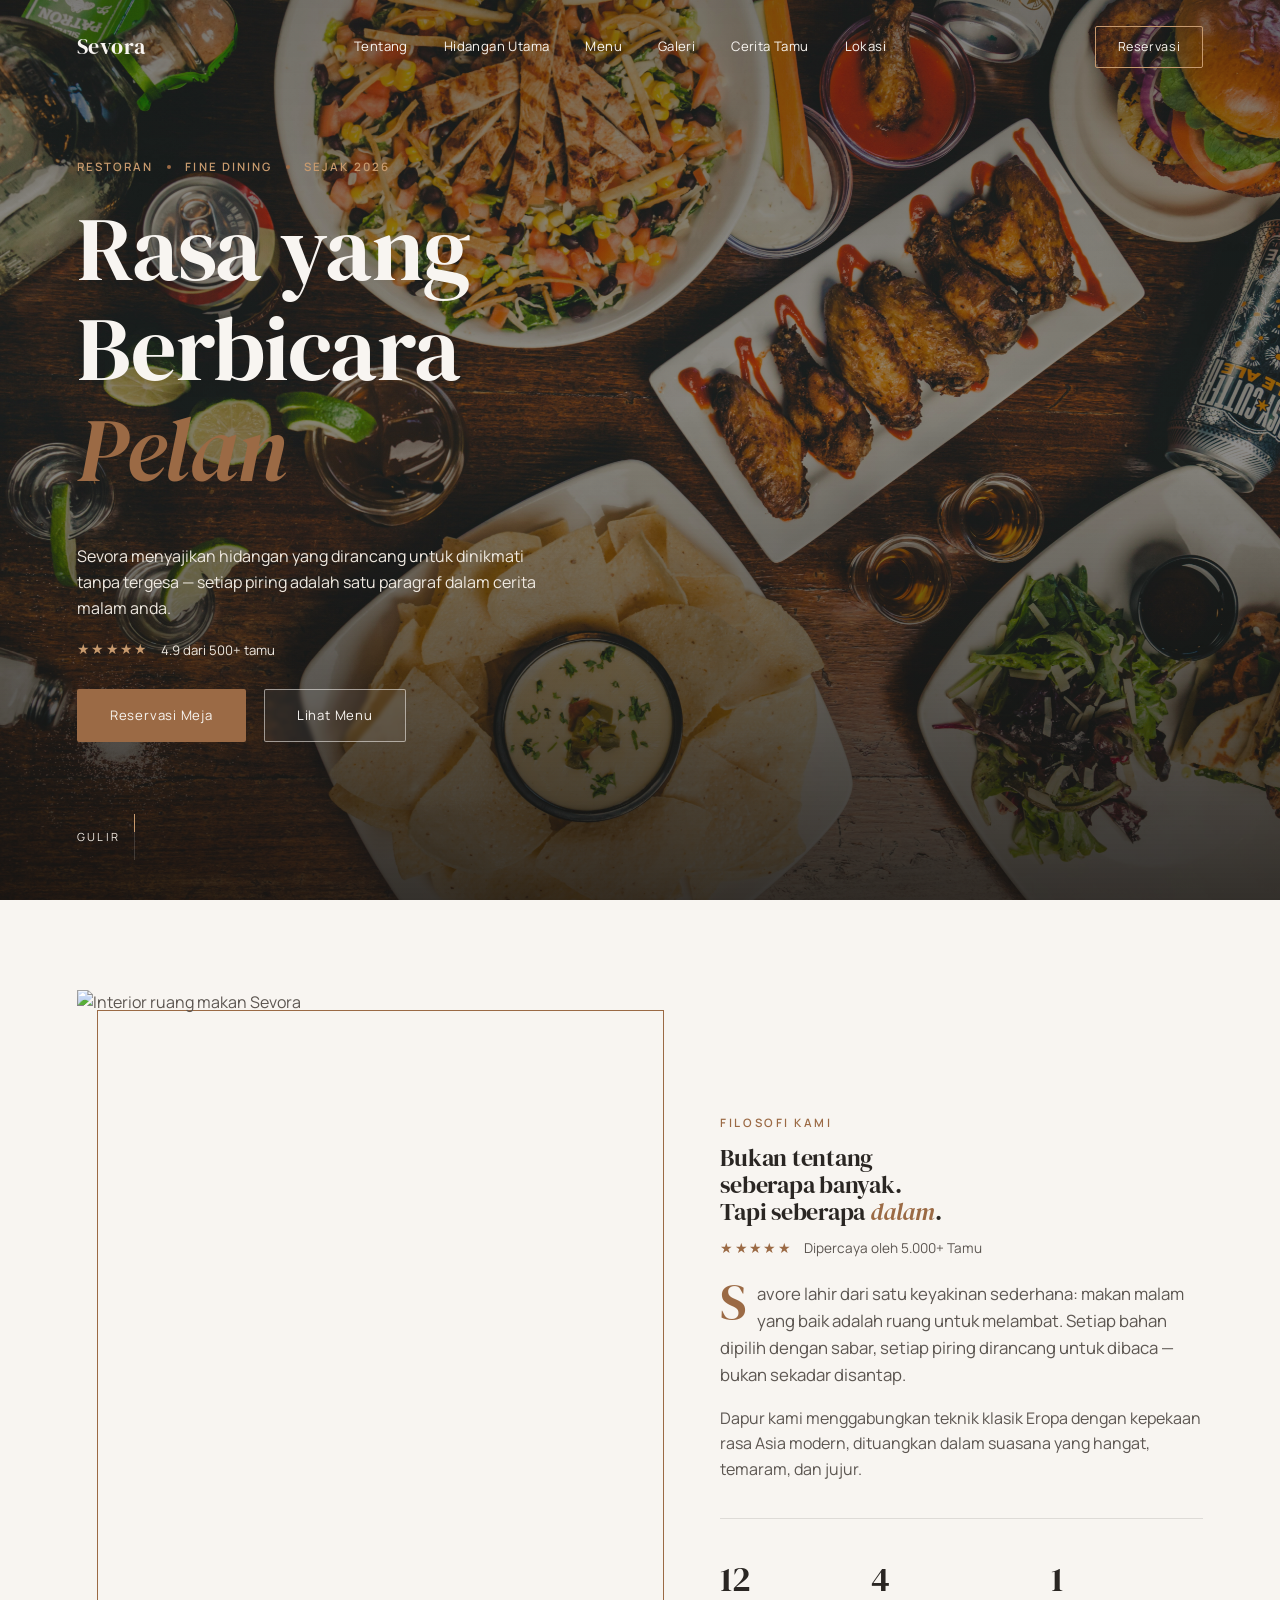
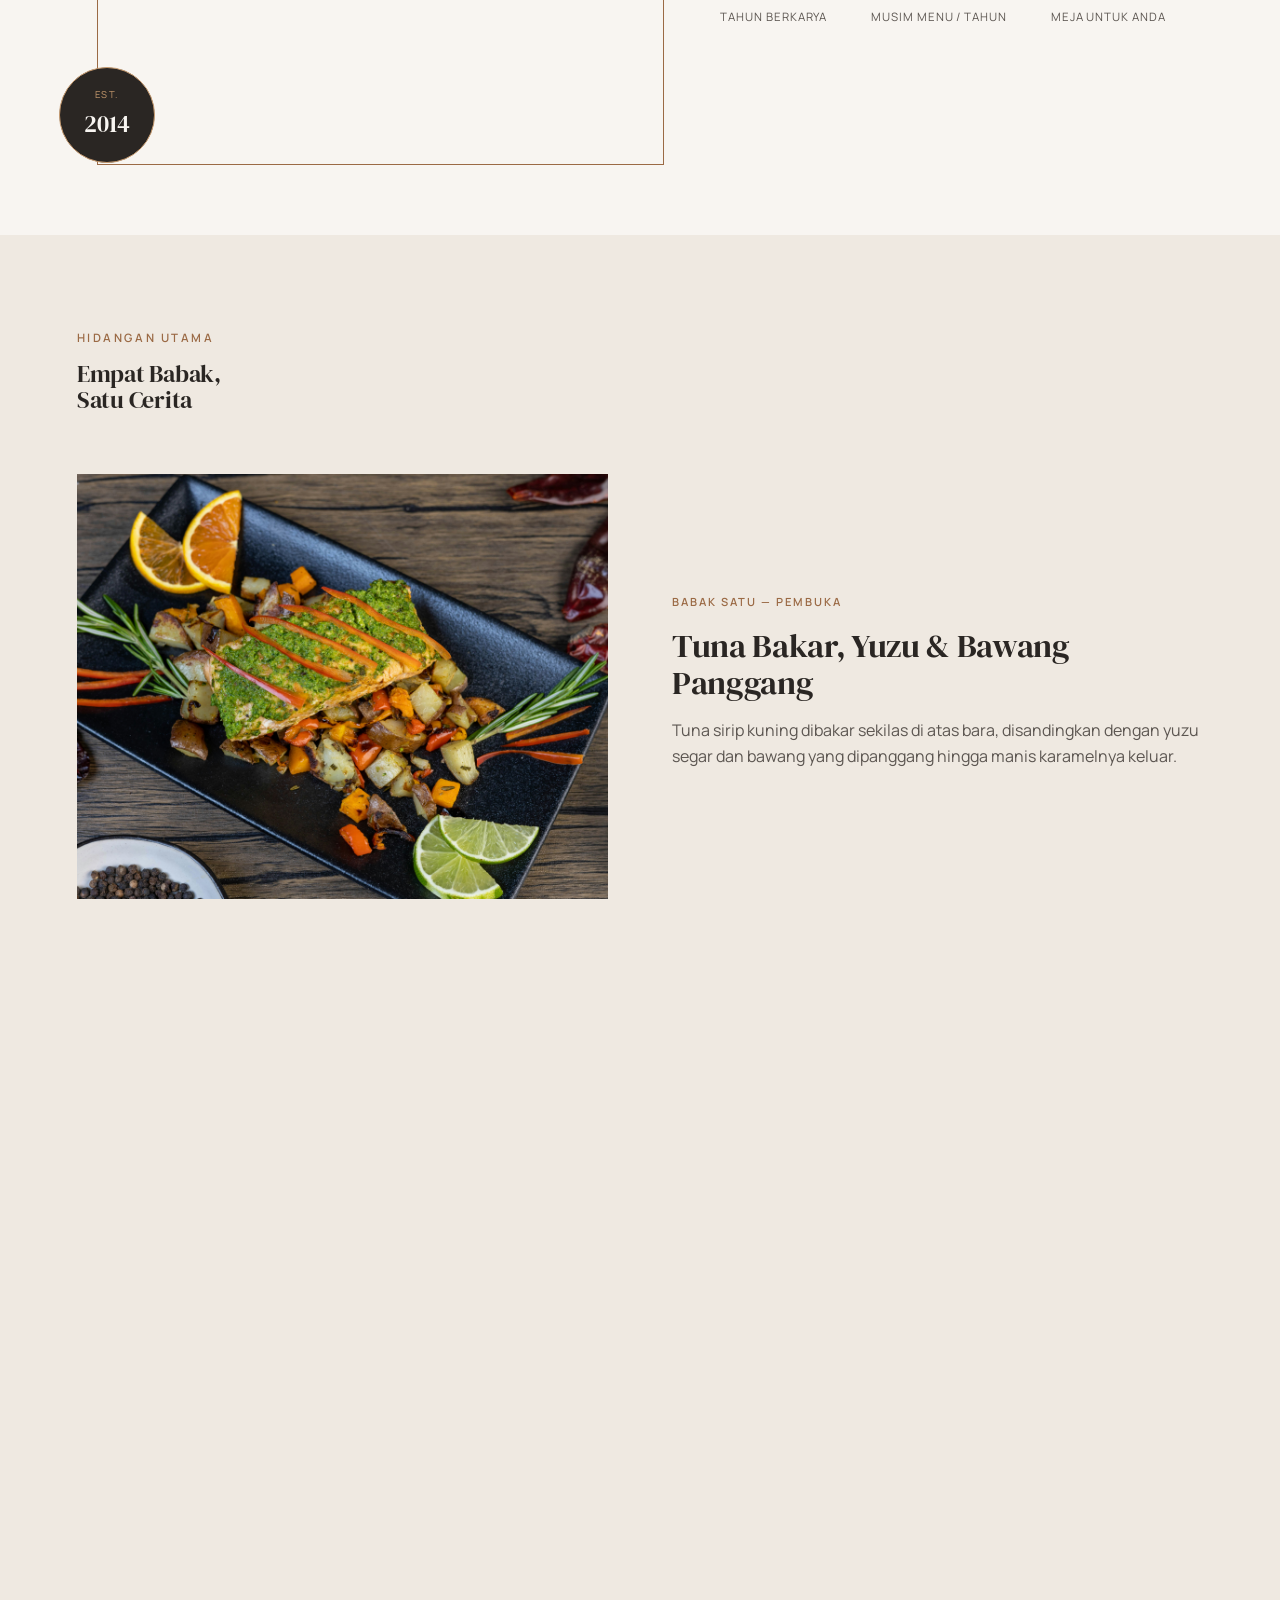
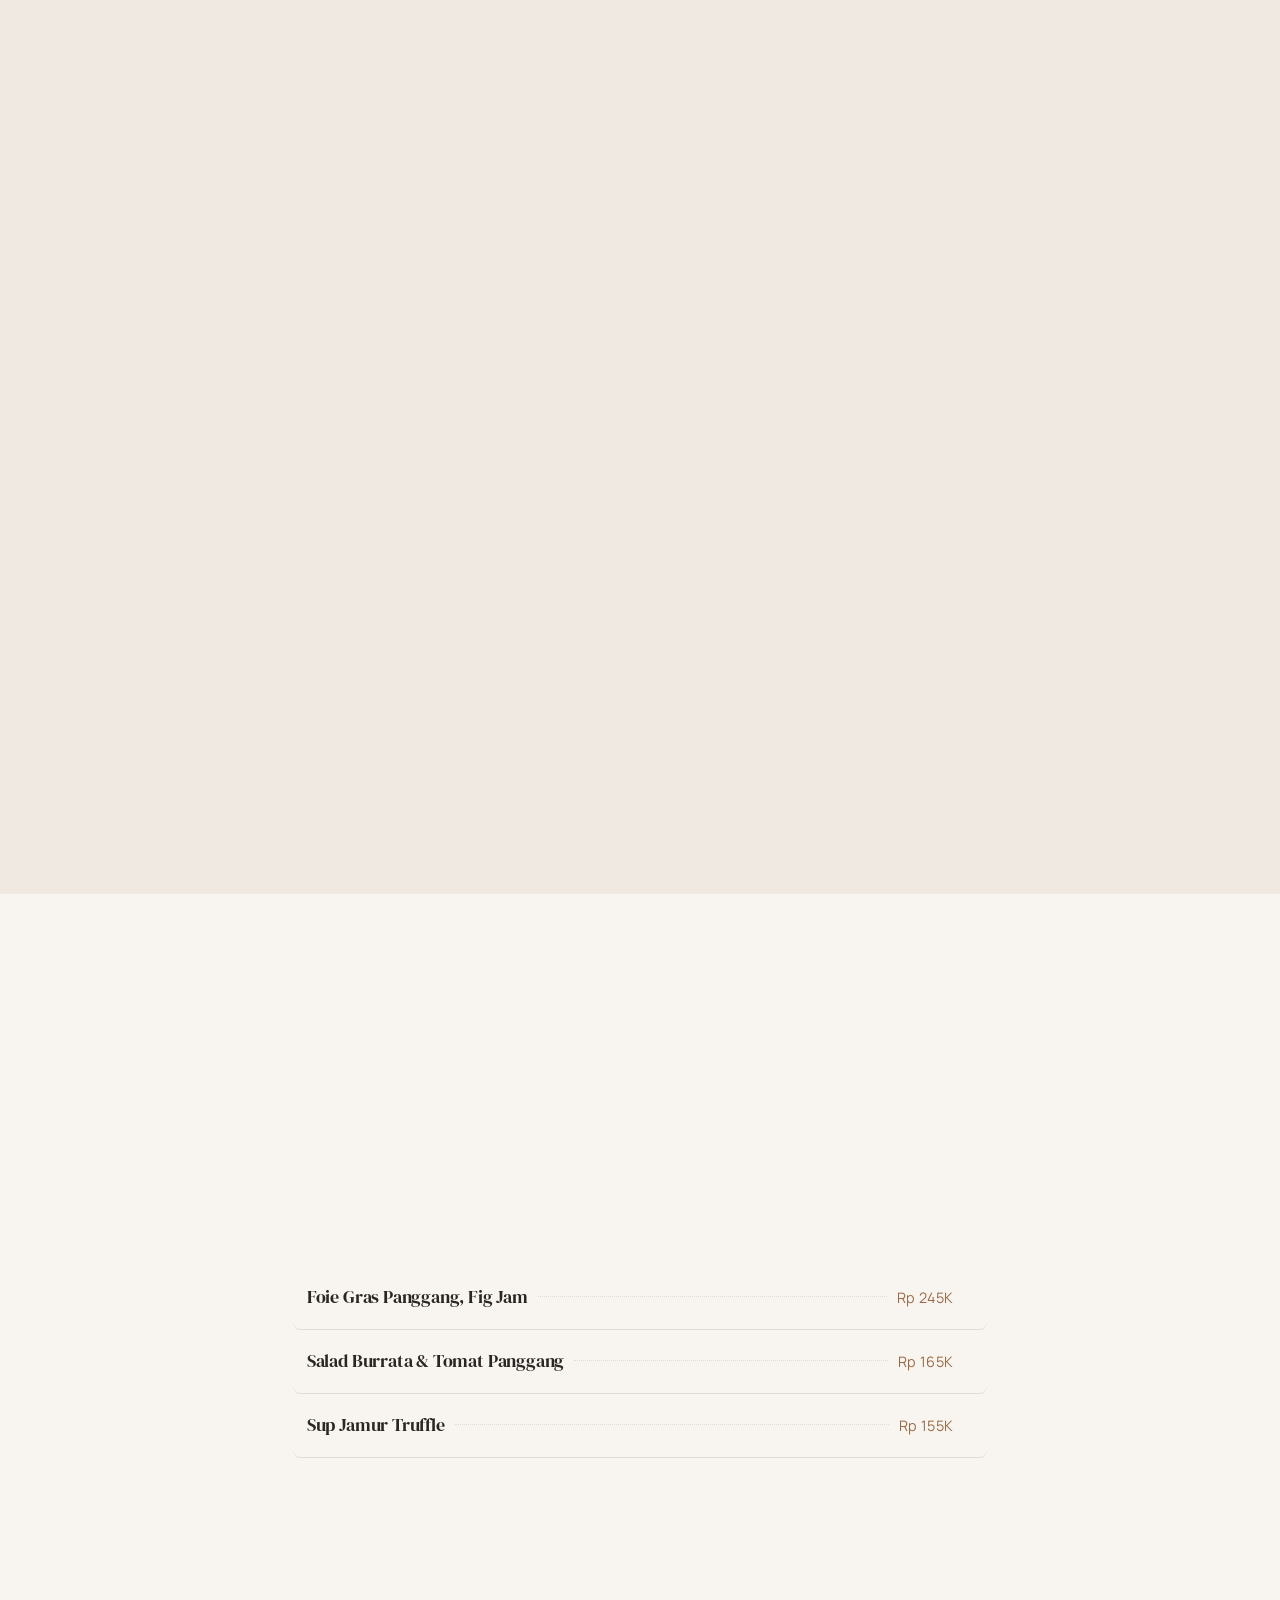
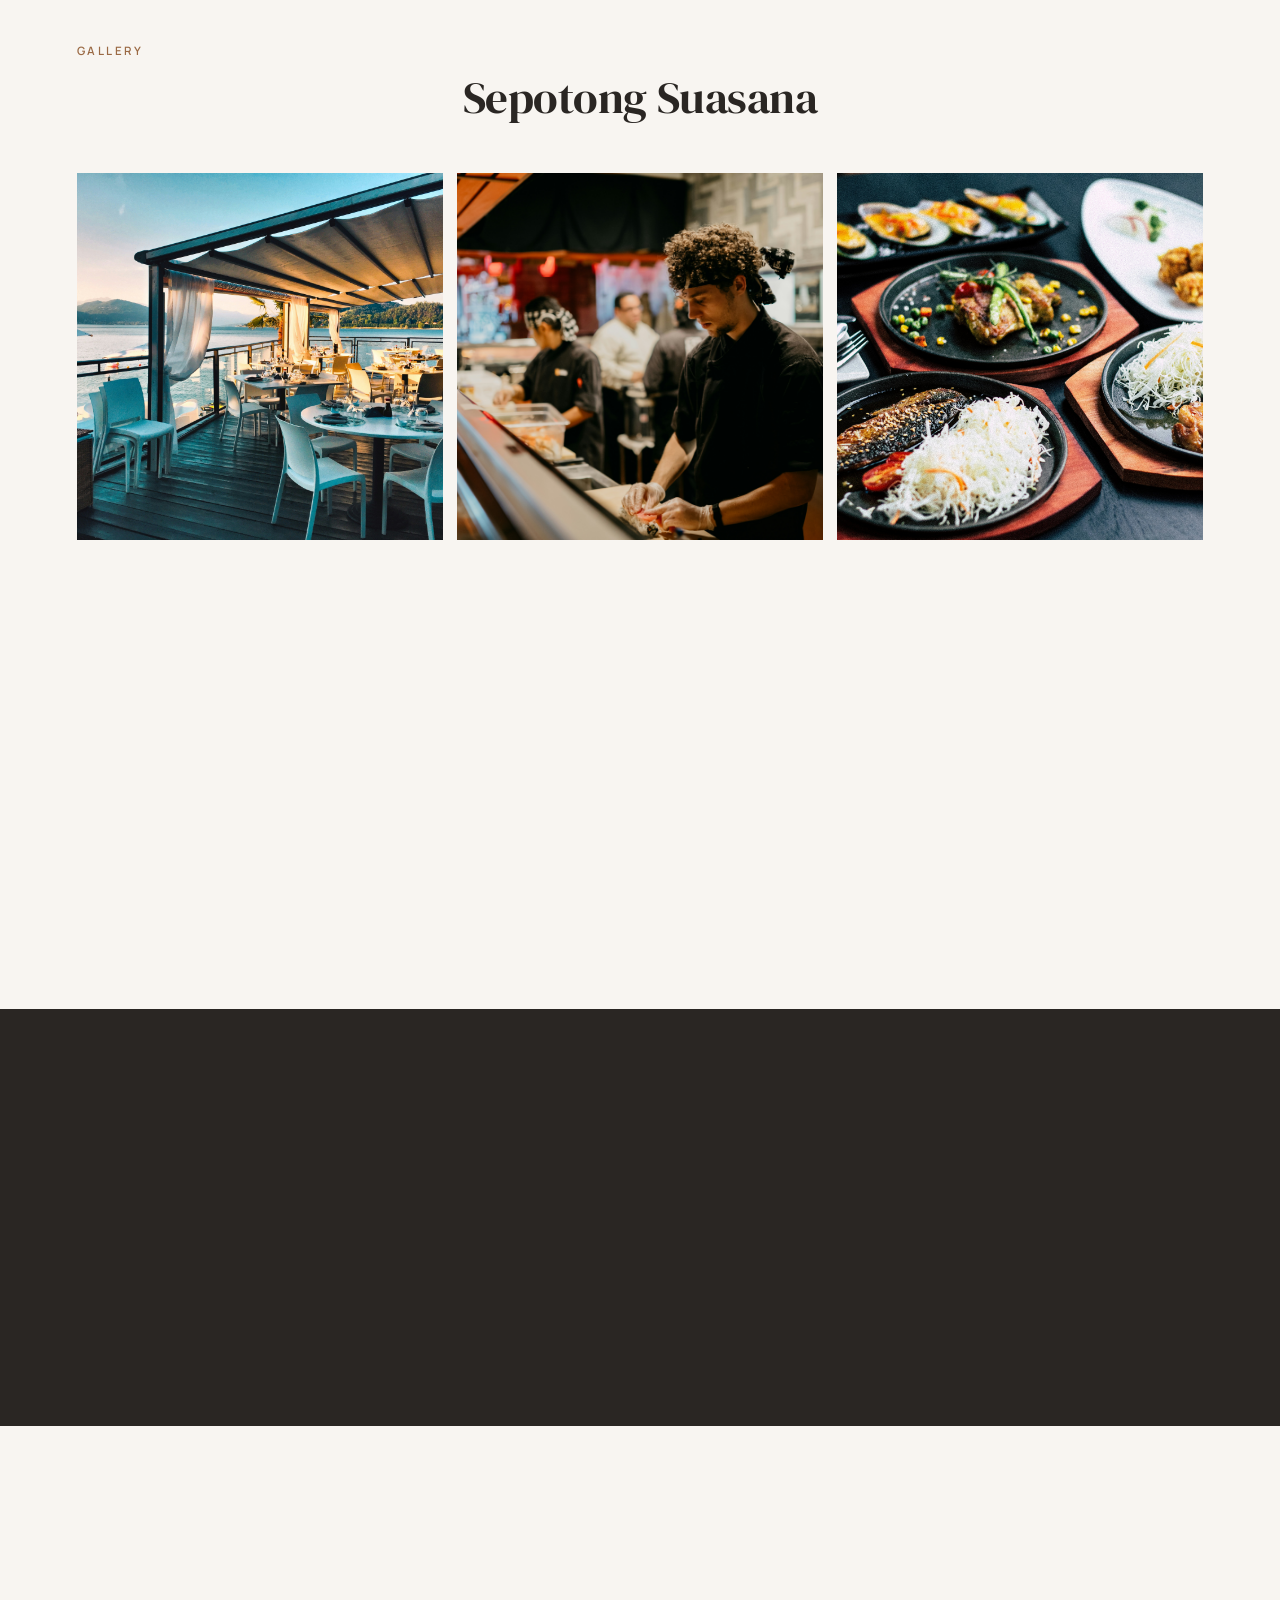
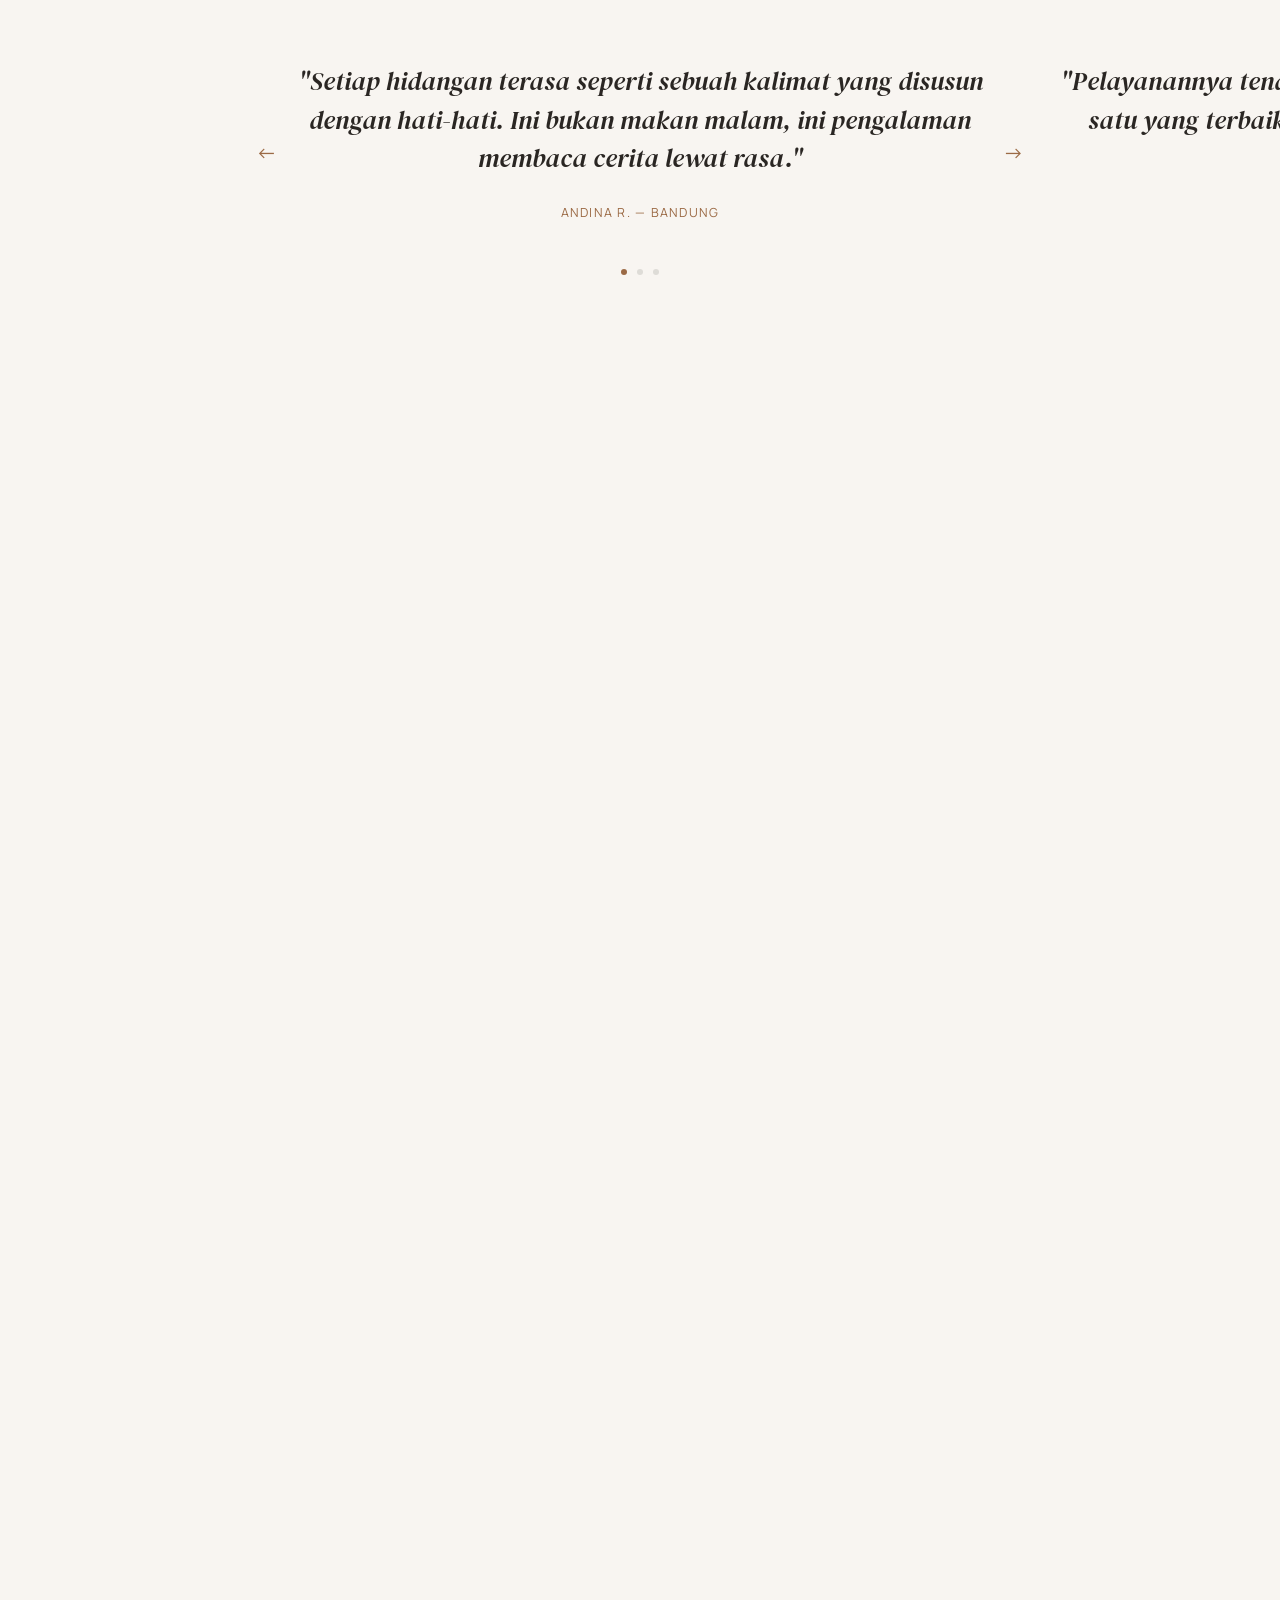
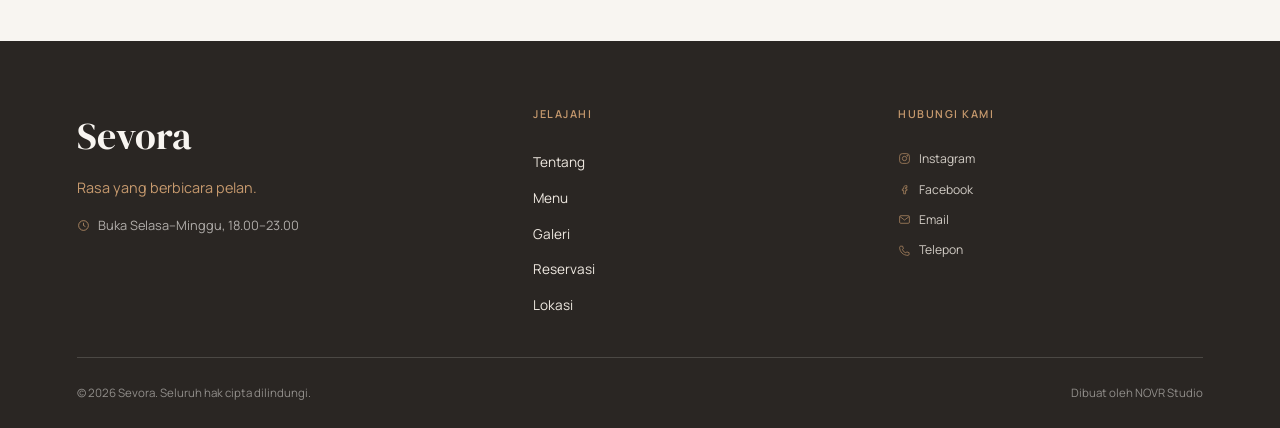
==== index.html @ 52f6d0c6 "first commit" ====
<!DOCTYPE html>
<html lang="id">
<head>
<meta charset="UTF-8">
<meta name="viewport" content="width=device-width, initial-scale=1.0">
<title>Sevora — Fine Dining Experience</title>
<meta name="description" content="Sevora. Sebuah perjalanan rasa dalam diam, disajikan dengan detail.">

<!-- Primary SEO -->
<title>Sevora — Luxury Fine Dining Restaurant Website Template</title>
<meta name="description"content="Sevora is a luxury fine dining restaurant website template designed with elegant typography, refined layouts, and a premium dining experience.">
<link rel="canonical" href="https://sevora.example.com/">
<link rel="icon" type="image/png" href="images/logo/Logo Sevora.jpg">

<!-- Open Graph -->
<meta property="og:type" content="website">
<meta property="og:title" content="Sevora — Luxury Fine Dining Restaurant Website Template">
<meta property="og:description" content="Elegant restaurant website template crafted for fine dining, luxury restaurants, and premium culinary brands.">
<meta property="og:image" content="images/og-image.jpg">
<meta property="og:url" content="https://sevora.example.com/">

<!-- Twitter -->
<meta name="twitter:card" content="summary_large_image">
<meta name="twitter:title" content="Sevora — Luxury Fine Dining Restaurant Website Template">
<meta name="twitter:description" content="Elegant restaurant website template crafted for premium culinary brands.">
<meta name="twitter:image" content="images/og-image.jpg">

<!-- Theme color (Android / mobile browser UI) -->
<meta name="theme-color" content="#2C2622">

<!-- Favicon -->
<link rel="apple-touch-icon" sizes="180x180" href="images/favicon/apple-touch-icon.png">
<meta name="theme-color" content="#2E2018"> 

<link rel="preconnect" href="https://fonts.googleapis.com">
<link rel="preconnect" href="https://fonts.gstatic.com" crossorigin>
<link href="https://fonts.googleapis.com/css2?family=DM+Serif+Display:ital@0;1&family=Manrope:wght@300;400;500;600;700&display=swap" rel="stylesheet">

<link rel="stylesheet" href="assets/css/style.css">
<link rel="stylesheet" href="assets/css/responsive.css">
</head>
<body>

<!-- ===================== LOADING SCREEN ===================== -->
<div class="loader" id="loader">
  <div class="loader__mark">
    <span class="loader__letter"><img src="images/logo/Logo Sevora.jpg" alt="" style="height:170px; width:170px; border-radius: 20px;"></span>
  </div>
  <div class="loader__rule"><span id="loaderProgress"></span></div>
  <div class="loader__label">Menata meja anda</div>
</div>

<!-- ===================== SCROLL PROGRESS ===================== -->
<div class="scroll-progress" id="scrollProgress"></div>

<!-- ===================== NAVBAR ===================== -->
<header class="navbar" id="navbar">
  <a href="#hero" class="navbar__logo">Sevora</a>

  <nav class="navbar__nav" id="navbarNav">
    <a href="#about" class="navbar__link">Tentang</a>
    <a href="#signature" class="navbar__link">Hidangan Utama</a>
    <a href="#menu" class="navbar__link">Menu</a>
    <a href="#gallery" class="navbar__link">Galeri</a>
    <a href="#testimonials" class="navbar__link">Cerita Tamu</a>
    <a href="#location" class="navbar__link">Lokasi</a>
  </nav>

  <a href="#reservation" class="navbar__cta">Reservasi</a>

  <button class="navbar__burger" id="burgerBtn" aria-label="Buka menu">
    
  </button>
</header>

<!-- ===================== MOBILE MENU ===================== -->
<div class="mobile-menu" id="mobileMenu">
  <nav class="mobile-menu__nav">
    <a href="#about" class="mobile-link">Tentang</a>
    <a href="#signature" class="mobile-link">Hidangan Utama</a>
    <a href="#menu" class="mobile-link">Menu</a>
    <a href="#gallery" class="mobile-link">Galeri</a>
    <a href="#testimonials" class="mobile-link">Cerita Tamu</a>
    <a href="#faq" class="mobile-link">FAQ</a>
    <a href="#location" class="mobile-link">Lokasi</a>
  </nav>
  <a href="#reservation" class="mobile-menu__cta">Pesan Meja</a>
</div>

<main>

  <!-- ===================== HERO ===================== -->
  <section class="hero" id="hero">
    <div class="hero__bg"
     style="background-image: url('images/hero/Hero Wallpaper4.jpg');">
    </div>
    <div class="hero__scrim"></div>
    <div class="hero__content">
      <div class="hero__meta reveal">
        <span>Restoran</span><i></i><span>Fine Dining</span><i></i><span>Sejak 2026</span>
      </div>
      <h1 class="hero__title reveal">Rasa yang<br>Berbicara<br><em>Pelan</em></h1>
      <p class="hero__desc reveal">Sevora menyajikan hidangan yang dirancang untuk dinikmati tanpa tergesa —
      setiap piring adalah satu paragraf dalam cerita malam anda.</p>
      <div class="hero__rating reveal">
        <span class="hero__stars">★★★★★</span>
        <span>4.9 dari 500+ tamu</span>
      </div>
      <div class="hero__actions reveal">
        <a href="#reservation" class="btn btn--gold">Reservasi Meja</a>
        <a href="#menu" class="btn btn--ghost">Lihat Menu</a>
      </div>
    </div>
    <div class="hero__scroll">
      <span>Gulir</span>
      <div class="hero__scroll-line"></div>
    </div>
  </section>

  <!-- ===================== ABOUT ===================== -->
  <section class="about about--balanced" id="about">
    <div class="about__image reveal">
      <img src="images/about/About Wallpaper2.jpg" alt="Interior ruang makan Sevora">
      <div class="about__frame"></div>
      <div class="about__badge">
        <span class="about__badge-year">Est.</span>
        <span class="about__badge-num">2014</span>
      </div>
    </div>
    <div class="about__content">
      <p class="eyebrow reveal">Filosofi Kami</p>
      <h2 class="reveal">Bukan tentang<br>seberapa banyak.<br>Tapi seberapa <em>dalam</em>.</h2>
      <div class="about__trust reveal">
        <span class="hero__stars">★★★★★</span>
        <span>Dipercaya oleh 5.000+ Tamu</span>
      </div>
      <p class="about__lead reveal"><span class="dropcap">S</span>avore lahir dari satu keyakinan sederhana: makan malam yang baik adalah
      ruang untuk melambat. Setiap bahan dipilih dengan sabar, setiap piring dirancang
      untuk dibaca — bukan sekadar disantap.</p>
      <p class="reveal">Dapur kami menggabungkan teknik klasik Eropa dengan kepekaan rasa Asia modern,
      dituangkan dalam suasana yang hangat, temaram, dan jujur.</p>
      <div class="about__stats reveal">
        <div class="stat"><span class="stat__num">12</span><span class="stat__label">Tahun Berkarya</span></div>
        <div class="stat"><span class="stat__num">4</span><span class="stat__label">Musim Menu / Tahun</span></div>
        <div class="stat"><span class="stat__num">1</span><span class="stat__label">Meja untuk Anda</span></div>
      </div>
    </div>
  </section>

  <!-- ===================== SIGNATURE DISHES ("The Tasting Line") ===================== -->
  <section class="signature" id="signature">
    <div class="signature__intro">
      <p class="eyebrow reveal">Hidangan Utama</p>
      <h2 class="reveal">Empat Babak,<br>Satu Cerita</h2>
    </div>

    <div class="tasting-line" id="tastingLine">
      <div class="tasting-line__rail"><div class="tasting-line__fill" id="tastingFill"></div></div>

      <article class="dish reveal">
        <div class="dish__media">
          <img src="images/menu/Menu Image2.jpg" alt="Tuna Bakar, Yuzu & Bawang Panggang">
        </div>
        <div class="dish__text">
          <span class="dish__course">Babak Satu — Pembuka</span>
          <h3>Tuna Bakar, Yuzu &amp; Bawang Panggang</h3>
          <p>Tuna sirip kuning dibakar sekilas di atas bara, disandingkan dengan yuzu segar
          dan bawang yang dipanggang hingga manis karamelnya keluar.</p>
        </div>
      </article>

      <article class="dish dish--reverse reveal">
        <div class="dish__media">
          <img src="images/menu/Menu Image3.jpg" alt="Risotto Truffle Hitam">
        </div>
        <div class="dish__text">
          <span class="dish__course">Babak Dua — Antara</span>
          <h3>Risotto Truffle Hitam &amp; Parmesan Tua</h3>
          <p>Beras arborio dimasak perlahan dalam kaldu jamur, diselesaikan dengan
          serutan truffle hitam dan parmesan yang telah matang 24 bulan.</p>
        </div>
      </article>

      <article class="dish reveal">
        <div class="dish__media">
          <img src="images/menu/Menu Image4.jpg" alt="Wagyu Panggang Arang">
        </div>
        <div class="dish__text">
          <span class="dish__course">Babak Tiga — Utama</span>
          <h3>Wagyu A5, Panggang Arang Binchotan</h3>
          <p>Wagyu A5 dipanggang di atas arang binchotan, disajikan dengan reduksi
          demi-glace anggur merah dan sayuran musim yang dipetik pagi hari.</p>
        </div>
      </article>

      <article class="dish dish--reverse reveal">
        <div class="dish__media">
          <img src="images/menu/Menu Image5.jpg" alt="Dessert penutup Sevora">
        </div>
        <div class="dish__text">
          <span class="dish__course">Babak Empat — Penutup</span>
          <h3>Cokelat Valrhona &amp; Kopi Gayo</h3>
          <p>Fondant cokelat Valrhona 70%, es krim kopi Gayo, dan remah kacang mete —
          penutup yang tenang untuk mengakhiri cerita malam ini.</p>
        </div>
      </article>
    </div>
  </section>

  <!-- ===================== MENU ===================== -->
  <section class="menu" id="menu">
    <p class="eyebrow reveal center">Menu Musim Ini</p>
    <h2 class="reveal center">Yang Bisa Anda Pesan</h2>

    <div class="menu__tabs reveal" role="tablist">
      <button class="menu__tab is-active" data-tab="appetizer">Pembuka</button>
      <button class="menu__tab" data-tab="main">Hidangan Utama</button>
      <button class="menu__tab" data-tab="dessert">Penutup</button>
      <button class="menu__tab" data-tab="drinks">Minuman</button>
    </div>

    <div class="menu__panel is-active" data-panel="appetizer">
      <div class="menu__item reveal"><div class="menu__name"><h4>Tuna Bakar Yuzu</h4><span class="menu__badge">Populer</span></div><span class="dots"></span><span class="price">Rp 185K</span></div>
      <div class="menu__item reveal"><div class="menu__name"><h4>Foie Gras Panggang, Fig Jam</h4></div><span class="dots"></span><span class="price">Rp 245K</span></div>
      <div class="menu__item reveal"><div class="menu__name"><h4>Salad Burrata &amp; Tomat Panggang</h4></div><span class="dots"></span><span class="price">Rp 165K</span></div>
      <div class="menu__item reveal"><div class="menu__name"><h4>Sup Jamur Truffle</h4></div><span class="dots"></span><span class="price">Rp 155K</span></div>
    </div>

    <div class="menu__panel" data-panel="main">
      <div class="menu__item reveal"><div class="menu__name"><h4>Wagyu A5 Binchotan</h4><span class="menu__badge menu__badge--chef">Chef's Recommendation</span></div><span class="dots"></span><span class="price">Rp 780K</span></div>
      <div class="menu__item reveal"><div class="menu__name"><h4>Risotto Truffle Hitam</h4><span class="menu__badge">Populer</span></div><span class="dots"></span><span class="price">Rp 285K</span></div>
      <div class="menu__item reveal"><div class="menu__name"><h4>Ikan Kakap, Saus Butter Lemon</h4></div><span class="dots"></span><span class="price">Rp 320K</span></div>
      <div class="menu__item reveal"><div class="menu__name"><h4>Duck Confit, Jus Jeruk</h4></div><span class="dots"></span><span class="price">Rp 340K</span></div>
    </div>

    <div class="menu__panel" data-panel="dessert">
      <div class="menu__item reveal"><div class="menu__name"><h4>Fondant Cokelat Valrhona</h4><span class="menu__badge">Populer</span></div><span class="dots"></span><span class="price">Rp 145K</span></div>
      <div class="menu__item reveal"><div class="menu__name"><h4>Tiramisu Kopi Gayo</h4></div><span class="dots"></span><span class="price">Rp 135K</span></div>
      <div class="menu__item reveal"><div class="menu__name"><h4>Creme Brulee Vanilla Madagascar</h4></div><span class="dots"></span><span class="price">Rp 130K</span></div>
    </div>

    <div class="menu__panel" data-panel="drinks">
      <div class="menu__item reveal"><div class="menu__name"><h4>Old Fashioned Sevora</h4><span class="menu__badge menu__badge--chef">Chef's Recommendation</span></div><span class="dots"></span><span class="price">Rp 195K</span></div>
      <div class="menu__item reveal"><div class="menu__name"><h4>Anggur Merah, Pilihan Sommelier</h4></div><span class="dots"></span><span class="price">Rp 250K</span></div>
      <div class="menu__item reveal"><div class="menu__name"><h4>Kopi Gayo Tubruk</h4></div><span class="dots"></span><span class="price">Rp 65K</span></div>
    </div>
  </section>

  <!-- ===================== GALLERY ===================== -->
  <section class="gallery" id="gallery">
    <p class="eyebrow reveal center">Gallery</p>
    <h2 class="reveal center">Sepotong Suasana</h2>

    <div class="gallery__grid">
      <button class="gallery__item reveal" data-full="images/gallery/Gallery Image.jpg"><img src="images/gallery/Gallery Image.jpg" alt="Outdoor Table"><span class="gallery__zoom" aria-hidden="true"><svg viewBox="0 0 24 24" fill="none" stroke="currentColor" stroke-width="1.4"><circle cx="10.5" cy="10.5" r="6.5"/><path d="M20 20l-4.35-4.35"/><path d="M10.5 8v5M8 10.5h5"/></svg></span></button>
      <button class="gallery__item reveal" data-full="images/gallery/Gallery Image2.jpg"><img src="images/gallery/Gallery Image2.jpg" alt="Chef"><span class="gallery__zoom" aria-hidden="true"><svg viewBox="0 0 24 24" fill="none" stroke="currentColor" stroke-width="1.4"><circle cx="10.5" cy="10.5" r="6.5"/><path d="M20 20l-4.35-4.35"/><path d="M10.5 8v5M8 10.5h5"/></svg></span></button>
      <button class="gallery__item reveal" data-full="images/gallery/Gallery Image3.jpg"><img src="images/gallery/Gallery Image3.jpg" alt="Plating Sevora"><span class="gallery__zoom" aria-hidden="true"><svg viewBox="0 0 24 24" fill="none" stroke="currentColor" stroke-width="1.4"><circle cx="10.5" cy="10.5" r="6.5"/><path d="M20 20l-4.35-4.35"/><path d="M10.5 8v5M8 10.5h5"/></svg></span></button>
      <button class="gallery__item reveal" data-full="images/gallery/Gallery Image4.jpg"><img src="images/gallery/Gallery Image4.jpg" alt="Ruang makan Sevora"><span class="gallery__zoom" aria-hidden="true"><svg viewBox="0 0 24 24" fill="none" stroke="currentColor" stroke-width="1.4"><circle cx="10.5" cy="10.5" r="6.5"/><path d="M20 20l-4.35-4.35"/><path d="M10.5 8v5M8 10.5h5"/></svg></span></button>
      <button class="gallery__item reveal" data-full="images/gallery/Gallery Image5.jpg"><img src="images/gallery/Gallery Image5.jpg" alt="Meja makan Sevora"><span class="gallery__zoom" aria-hidden="true"><svg viewBox="0 0 24 24" fill="none" stroke="currentColor" stroke-width="1.4"><circle cx="10.5" cy="10.5" r="6.5"/><path d="M20 20l-4.35-4.35"/><path d="M10.5 8v5M8 10.5h5"/></svg></span></button>
      <button class="gallery__item reveal" data-full="images/gallery/Gallery Image6.jpg"><img src="images/gallery/Gallery Image6.jpg" alt="Interior Sevora"><span class="gallery__zoom" aria-hidden("true"><svg viewBox="0 0 24 24" fill="none" stroke("currentColor" stroke-width("1.4"><circle cx("10.5" cy("10.5" r("6.5"/><path d("M20 20l-4.35-4.35"/><path d("M10.5 8v5M8 10.5h5"/></svg></span></button>
    </div>
  </section>

  <!-- ===================== RESERVATION ===================== -->
  <section class="reservation" id="reservation">
    <div class="reservation__content">
      <p class="eyebrow eyebrow--light reveal">Reservasi</p>
      <h2 class="reveal">Satu Meja Sedang<br>Menunggu Anda</h2>
      <p class="reveal">Kami membatasi jumlah tamu setiap malam agar setiap meja mendapat perhatian penuh.
      Pesan lebih awal, terutama untuk akhir pekan.</p>
    </div>

    <form class="reservation__form reveal" id="reservationForm">
      <div class="form__row">
        <div class="form__field">
          <label for="resName"><svg class="form__icon" viewBox="0 0 24 24" fill="none" stroke="currentColor" stroke-width="1.4"><circle cx="12" cy="8" r="3.4"/><path d="M4.5 20c0-4.1 3.4-7.5 7.5-7.5s7.5 3.4 7.5 7.5"/></svg>Nama</label>
          <input type="text" id="resName" name="name" placeholder="Nama lengkap" required>
        </div>
        <div class="form__field">
          <label for="resPhone"><svg class="form__icon" viewBox="0 0 24 24" fill="none" stroke="currentColor" stroke-width="1.4"><path d="M5 4h3.5l1.5 4.5-2 1.5a11 11 0 0 0 6.5 6.5l1.5-2 4.5 1.5V19c0 1.1-.9 2-2 2C9.6 21 3 14.4 3 6c0-1.1.9-2 2-2z"/></svg>Telepon</label>
          <input type="tel" id="resPhone" name="phone" placeholder="08xx xxxx xxxx" required>
        </div>
      </div>
      <div class="form__row">
        <div class="form__field">
          <label for="resDate"><svg class="form__icon" viewBox="0 0 24 24" fill="none" stroke="currentColor" stroke-width="1.4"><rect x="3" y="5" width="18" height="16" rx="1.5"/><path d="M3 9.5h18M8 3v4M16 3v4"/></svg>Tanggal</label>
          <input type="date" id="resDate" name="date" required>
        </div>
        <div class="form__field">
          <label for="resTime"><svg class="form__icon" viewBox="0 0 24 24" fill="none" stroke="currentColor" stroke-width="1.4"><circle cx="12" cy="12" r="9"/><path d="M12 7v5l3.5 2"/></svg>Waktu</label>
          <select id="resTime" name="time" required>
            <option value="">Pilih waktu</option>
            <option>18:00</option>
            <option>19:00</option>
            <option>20:00</option>
            <option>21:00</option>
          </select>
        </div>
        <div class="form__field">
          <label for="resGuests"><svg class="form__icon" viewBox="0 0 24 24" fill="none" stroke="currentColor" stroke-width="1.4"><circle cx="8.5" cy="8" r="3"/><path d="M2.5 20c0-3.3 2.7-6 6-6s6 2.7 6 6"/><circle cx="17" cy="9" r="2.4"/><path d="M15.8 13.2c2.3.3 4.2 2.3 4.2 4.7"/></svg>Tamu</label>
          <select id="resGuests" name="guests" required>
            <option value="">Jumlah</option>
            <option>2 Orang</option>
            <option>4 Orang</option>
            <option>6 Orang</option>
            <option>8+ Orang</option>
          </select>
        </div>
      </div>
      <button type="submit" class="btn btn--gold btn--block">Konfirmasi Reservasi</button>
      <p class="form__success" id="formSuccess">Terima kasih. Tim kami akan menghubungi anda untuk konfirmasi meja.</p>
    </form>
  </section>

  <!-- ===================== TESTIMONIALS ===================== -->
  <section class="testimonials" id="testimonials">
    <p class="eyebrow reveal center">Cerita Tamu</p>
    <h2 class="reveal center">Yang Mereka Rasakan</h2>

    <div class="slider" id="slider">
      <div class="slider__track" id="sliderTrack">
        <div class="slide">
          <p class="slide__quote">"Setiap hidangan terasa seperti sebuah kalimat yang disusun dengan hati-hati.
          Ini bukan makan malam, ini pengalaman membaca cerita lewat rasa."</p>
          <p class="slide__author">Andina R. — Bandung</p>
        </div>
        <div class="slide">
          <p class="slide__quote">"Pelayanannya tenang tanpa terasa kaku. Wagyu-nya salah satu yang terbaik
          yang pernah saya coba di Indonesia."</p>
          <p class="slide__author">Bagas P. — Jakarta</p>
        </div>
        <div class="slide">
          <p class="slide__quote">"Suasana temaram, meja yang jaraknya pas, dan musik yang tidak pernah
          mengalahkan percakapan. Detail yang jarang saya temukan."</p>
          <p class="slide__author">Clarissa T. — Bandung</p>
        </div>
      </div>
      <div class="slider__dots" id="sliderDots"></div>
      <button class="slider__arrow slider__arrow--prev" id="sliderPrev" aria-label="Sebelumnya">←</button>
      <button class="slider__arrow slider__arrow--next" id="sliderNext" aria-label="Berikutnya">→</button>
    </div>
  </section>

  <!-- ===================== FAQ ===================== -->
  <section class="faq" id="faq">
    <p class="eyebrow reveal center">Pertanyaan Umum</p>
    <h2 class="reveal center">Sebelum Anda Datang</h2>

    <div class="accordion">
      <div class="accordion__item reveal">
        <button class="accordion__head">Apakah perlu reservasi terlebih dahulu?<span class="accordion__icon"></span></button>
        <div class="accordion__body"><p>Ya. Kami sangat menyarankan reservasi minimal 2 hari sebelumnya,
        terutama untuk Jumat dan Sabtu malam, karena kapasitas kami terbatas.</p></div>
      </div>
      <div class="accordion__item reveal">
        <button class="accordion__head">Apakah tersedia menu untuk vegetarian?<span class="accordion__icon"></span></button>
        <div class="accordion__body"><p>Tersedia. Beri tahu tim kami saat reservasi, dan chef kami akan
        menyiapkan variasi tasting menu yang sesuai.</p></div>
      </div>
      <div class="accordion__item reveal">
        <button class="accordion__head">Bagaimana dengan dress code?<span class="accordion__icon"></span></button>
        <div class="accordion__body"><p>Kami menyarankan smart casual hingga formal. Kami dengan hormat
        tidak menerima sandal jepit dan pakaian pantai.</p></div>
      </div>
      <div class="accordion__item reveal">
        <button class="accordion__head">Apakah ada kebijakan pembatalan?<span class="accordion__icon"></span></button>
        <div class="accordion__body"><p>Pembatalan gratis hingga 24 jam sebelum jadwal. Setelah itu,
        kami mengenakan biaya administrasi sebesar 50% dari estimasi tagihan.</p></div>
      </div>
    </div>
  </section>

  <!-- ===================== LOCATION ===================== -->
  <section class="location" id="location">
    <div class="location__info">
      <p class="eyebrow reveal">Lokasi</p>
      <h2 class="reveal">Temukan Kami<br>di Bandung</h2>
      <div class="location__details reveal">
        <div>
          <h4>Alamat</h4>
          <p>Jl. Riau No. 21, Citarum, Bandung Wetan<br>Bandung, Jawa Barat 40115</p>
        </div>
        <div>
          <h4>Jam Buka</h4>
          <p>Selasa – Minggu, 18.00 – 23.00<br>Tutup setiap Senin</p>
        </div>
        <div>
          <h4>Kontak</h4>
          <p>+62 22 8888 0192<br>reservasi@sevora.id</p>
        </div>
      </div>
      <a href="#reservation" class="btn btn--outline reveal">Pesan Meja Sekarang</a>
    </div>
    <div class="location__map reveal">
      <iframe title="Peta Lokasi Sevora" src="https://www.google.com/maps?q=Jl.+Riau,+Bandung&output=embed" loading="lazy" referrerpolicy="no-referrer-when-downgrade"></iframe>
    </div>
  </section>

</main>

<!-- ===================== FOOTER ===================== -->
<footer class="footer">
  <div class="footer__grid">
    <div class="footer__brand">
      <a href="#hero" class="footer__logo">Sevora</a>
      <p class="footer__tagline">Rasa yang berbicara pelan.</p>
      <p class="footer__hours">
        <svg class="footer__icon" viewBox="0 0 24 24" fill="none" stroke="currentColor" stroke-width="1.4"><circle cx="12" cy="12" r="9"/><path d="M12 7v5l3.5 2"/></svg>
        Buka Selasa–Minggu, 18.00–23.00
      </p>
    </div>

    <nav class="footer__nav">
      <span class="footer__col-title">Jelajahi</span>
      <a href="#about">Tentang</a>
      <a href="#menu">Menu</a>
      <a href="#gallery">Galeri</a>
      <a href="#reservation">Reservasi</a>
      <a href="#location">Lokasi</a>
    </nav>

    <div class="footer__contact">
      <span class="footer__col-title">Hubungi Kami</span>
      <a href="#" aria-label="Instagram">
        <svg class="footer__icon" viewBox="0 0 24 24" fill="none" stroke="currentColor" stroke-width="1.4"><rect x="3" y="3" width="18" height="18" rx="5"/><circle cx="12" cy="12" r="4"/><circle cx="17.2" cy="6.8" r="1"/></svg>
        Instagram
      </a>
      <a href="#" aria-label="Facebook">
        <svg class="footer__icon" viewBox="0 0 24 24" fill="none" stroke="currentColor" stroke-width="1.4"><path d="M14 8.5h2.5V5H14c-2 0-3.5 1.6-3.5 3.5V11H8v3h2.5v6H14v-6h2.3l.4-3H14V8.7c0-.2.1-.2.2-.2z"/></svg>
        Facebook
      </a>
      <a href="mailto:reservasi@sevora.id" aria-label="Email">
        <svg class="footer__icon" viewBox="0 0 24 24" fill="none" stroke="currentColor" stroke-width="1.4"><rect x="3" y="5" width="18" height="14" rx="2"/><path d="M3.5 6.5 12 13l8.5-6.5"/></svg>
        Email
      </a>
      <a href="tel:+622288880192" aria-label="Telepon">
        <svg class="footer__icon" viewBox="0 0 24 24" fill="none" stroke="currentColor" stroke-width="1.4"><path d="M5 4h3.5l1.5 4.5-2 1.5a11 11 0 0 0 6.5 6.5l1.5-2 4.5 1.5V19c0 1.1-.9 2-2 2C9.6 21 3 14.4 3 6c0-1.1.9-2 2-2z"/></svg>
        Telepon
      </a>
    </div>
  </div>

  <div class="footer__bottom">
    <span>© 2026 Sevora. Seluruh hak cipta dilindungi.</span>
    <span>Dibuat oleh NOVR Studio</span>
  </div>
</footer>

<!-- ===================== LIGHTBOX ===================== -->
<div class="lightbox" id="lightbox">
  <button class="lightbox__close" id="lightboxClose" aria-label="Tutup">✕</button>
  <img src="" alt="" id="lightboxImg">
</div>

<script src="assets/js/main.js"></script>
</body>
</html>
---- assets/css/style.css ----
/* ==========================================================================
   SAVORE — Fine Dining Website
   NOVR Studio Design System
   ========================================================================== */

:root{
  --bg:            #F8F5F1;
  --primary:       #2A2623;   /* near-black warm, used for dark sections & text-on-light */
  --accent:        #9B6A45;   /* warm gold / clay */
  --accent-light:  #C79A6E;
  --text:          #5C5651;
  --cream:         #EFE9E1;
  --line:          rgba(42,38,35,0.12);
  --line-on-dark:  rgba(248,245,241,0.16);

  --font-head: 'DM Serif Display', serif;
  --font-body: 'Manrope', sans-serif;

  --container: 1240px;
  --gutter: clamp(24px, 6vw, 96px);

  --ease: cubic-bezier(.22,.61,.36,1);
}

*, *::before, *::after{ box-sizing:border-box; }
html{ scroll-behavior:smooth; }
@media (prefers-reduced-motion: reduce){
  html{ scroll-behavior:auto; }
  *{ animation-duration:0.001ms !important; animation-iteration-count:1 !important; transition-duration:0.001ms !important; }
}

body{
  margin:0;
  background:var(--bg);
  color:var(--text);
  font-family:var(--font-body);
  font-weight:400;
  line-height:1.6;
  -webkit-font-smoothing:antialiased;
  overflow-x:hidden;
}

h1,h2,h3,h4{
  font-family:var(--font-head);
  font-weight:400;
  color:var(--primary);
  line-height:1.12;
  margin:0 0 .5em;
  letter-spacing:-0.01em;
}
em{ font-style:italic; color:var(--accent); }

p{ margin:0 0 1em; }
a{ color:inherit; text-decoration:none; }
img{ max-width:100%; display:block; }
button{ font-family:inherit; cursor:pointer; background:none; border:none; color:inherit; }

.eyebrow{
  display:inline-block;
  font-size:.72rem;
  letter-spacing:.22em;
  text-transform:uppercase;
  color:var(--accent);
  font-weight:600;
  margin-bottom:1.1em;
}
.eyebrow--light{ color:var(--accent-light); }
.center{ text-align:center; }

section{ position:relative; padding:clamp(60px,7vw,100px) var(--gutter); }

/* ===================== REVEAL ANIMATION ===================== */
.reveal{
  opacity:0;
  transform:translateY(28px);
  transition:opacity .9s var(--ease), transform .9s var(--ease);
}
.reveal.is-visible{ opacity:1; transform:translateY(0); }

/* ===================== LOADING SCREEN ===================== */
.loader{
  position:fixed; inset:0; z-index:999;
  background:var(--primary);
  display:flex; flex-direction:column; align-items:center; justify-content:center;
  gap:20px;
  transition:opacity .8s var(--ease), visibility .8s var(--ease);
}
.loader.is-hidden{ opacity:0; visibility:hidden; pointer-events:none; }
.loader__mark{ font-family:var(--font-head); font-size:2.4rem; color:var(--bg); overflow:hidden; }
.loader__letter{ display:inline-block; animation:letterPulse 1.6s var(--ease) infinite; }
@keyframes letterPulse{ 0%,100%{opacity:.35;} 50%{opacity:1;} }
.loader__rule{ width:180px; height:1px; background:var(--line-on-dark); position:relative; overflow:hidden; }
.loader__rule span{ position:absolute; left:0; top:0; height:100%; width:0%; background:var(--accent); }
.loader__label{ font-size:.68rem; letter-spacing:.2em; text-transform:uppercase; color:var(--accent-light); }

/* ===================== SCROLL PROGRESS ===================== */
.scroll-progress{
  position:fixed; top:0; left:0; height:2px; width:0%;
  background:var(--accent); z-index:500;
}

/* ===================== NAVBAR ===================== */
.navbar{
  position:fixed; top:0; left:0; right:0; z-index:400;
  display:flex; align-items:center; justify-content:space-between;
  padding:26px var(--gutter);
  transition:background .5s var(--ease), padding .4s var(--ease), box-shadow .4s var(--ease);
}
.navbar.is-scrolled{
  background:rgba(248,245,241,.92);
  backdrop-filter:blur(10px);
  padding:16px var(--gutter);
  box-shadow:0 1px 0 var(--line);
}
.navbar__logo{
  font-family:var(--font-head); font-size:1.4rem; color:var(--bg); letter-spacing:.02em;
  transition:color .4s var(--ease);
}
.navbar.is-scrolled .navbar__logo{ color:var(--primary); }
.navbar__nav{ display:flex; gap:36px; }
.navbar__link{
  font-size:.82rem; letter-spacing:.03em; color:var(--bg); position:relative; padding:4px 0;
  transition:color .4s var(--ease);
}
.navbar.is-scrolled .navbar__link{ color:var(--text); }
.navbar__link::after{
  content:''; position:absolute; left:0; bottom:0; width:0; height:1px; background:var(--accent);
  transition:width .3s var(--ease);
}
.navbar__link:hover::after{ width:100%; }
.navbar__cta{
  border:1px solid var(--accent-light); color:var(--bg); font-size:.78rem; letter-spacing:.05em;
  padding:10px 22px; border-radius:2px; transition:all .4s var(--ease);
}
.navbar.is-scrolled .navbar__cta{ color:var(--primary); border-color:var(--accent); }
.navbar__cta:hover{ background:var(--accent); color:var(--bg); border-color:var(--accent); }
.navbar__burger{ display:none; flex-direction:column; gap:5px; width:26px; z-index:410; }
.navbar__burger span{ height:1px; background:var(--bg); transition:background .4s var(--ease); }
.navbar.is-scrolled .navbar__burger span{ background:var(--primary); }

/* ===================== MOBILE MENU ===================== */
.mobile-menu{
  position:fixed; inset:0; z-index:390; background:var(--primary);
  display:flex; flex-direction:column; align-items:center; justify-content:center; gap:40px;
  transform:translateY(-100%); transition:transform .6s var(--ease);
}
.mobile-menu.is-open{ transform:translateY(0); }
.mobile-menu__nav{ display:flex; flex-direction:column; align-items:center; gap:22px; }
.mobile-link{ font-family:var(--font-head); font-size:1.6rem; color:var(--cream); }
.mobile-menu__cta{
  border:1px solid var(--accent); color:var(--accent-light); padding:12px 28px; letter-spacing:.05em; font-size:.8rem;
}

/* ===================== BUTTONS ===================== */
.btn{
  display:inline-block; padding:15px 32px; font-size:.82rem; letter-spacing:.06em;
  border-radius:2px; transition:all .35s var(--ease); border:1px solid transparent;
}
.btn--gold{ background:var(--accent); color:var(--bg); }
.btn--gold:hover{ background:var(--primary); color:var(--bg); }
.btn--ghost{ color:var(--bg); border-color:rgba(248,245,241,.55); background:rgba(248,245,241,.06); backdrop-filter:blur(2px); }
.btn--ghost:hover{ border-color:var(--accent-light); color:var(--accent-light); background:rgba(248,245,241,.12); }
.btn--outline{ color:var(--primary); border-color:var(--accent); margin-top:8px; }
.btn--outline:hover{ background:var(--accent); color:var(--bg); }
.btn--block{ width:100%; text-align:center; }

/* ===================== HERO ===================== */
.hero{
  height:100svh; position:relative; display:flex; align-items:center;
  padding:0 var(--gutter); overflow:hidden;
}
.hero__bg{
  position:absolute; inset:0; background-size:cover; background-position:center;
  transform:scale(1.08); animation:heroZoom 18s ease-out forwards;
}
@keyframes heroZoom{ to{ transform:scale(1); } }
.hero__scrim{
  position:absolute; inset:0;
  background:linear-gradient(180deg, rgba(20,17,15,.55) 0%, rgba(20,17,15,.45) 45%, rgba(20,17,15,.85) 100%);
}
.hero__content{ position:relative; z-index:2; max-width:720px; }
.hero__meta{
  display:flex; align-items:center; gap:14px; margin-bottom:22px;
  font-size:.72rem; letter-spacing:.18em; text-transform:uppercase; color:var(--accent-light); font-weight:600;
}
.hero__meta i{ width:4px; height:4px; border-radius:50%; background:var(--accent); display:inline-block; font-style:normal; }
.hero__title{ font-size:clamp(3rem,8vw,5.6rem); color:var(--bg); }
.hero__desc{ color:var(--cream); max-width:460px; font-size:1rem; opacity:.9; }
.hero__rating{
  display:flex; align-items:center; gap:12px; margin:18px 0 28px; color:var(--cream); font-size:.82rem; opacity:.85;
}
.hero__stars{ color:var(--accent-light); letter-spacing:.1em; font-size:.85rem; }
.hero__actions{ display:flex; gap:18px; margin-top:12px; flex-wrap:wrap; }
.hero__scroll{
  position:absolute; bottom:40px; left:var(--gutter); z-index:2;
  display:flex; align-items:center; gap:14px; color:var(--cream); font-size:.7rem; letter-spacing:.2em; text-transform:uppercase;
}
.hero__scroll-line{ width:1px; height:46px; background:var(--line-on-dark); position:relative; overflow:hidden; }
.hero__scroll-line::after{
  content:''; position:absolute; top:0; left:0; width:100%; height:40%; background:var(--accent-light);
  animation:scrollLine 2.4s var(--ease) infinite;
}
@keyframes scrollLine{ 0%{ transform:translateY(-100%);} 100%{ transform:translateY(250%);} }

/* ===================== ABOUT ===================== */
.about{
  display:grid; grid-template-columns:1fr 1fr; gap:clamp(40px,6vw,110px); align-items:center;
}
.about--balanced{ grid-template-columns:1.08fr .92fr; }
.about__image{ position:relative; }
.about__image img{ width:100%; aspect-ratio:3/4; object-fit:cover; }
.about__badge{
  position:absolute; left:-18px; bottom:-18px; background:var(--primary); color:var(--bg);
  width:96px; height:96px; border-radius:50%; display:flex; flex-direction:column; align-items:center; justify-content:center;
  gap:2px; border:1px solid var(--accent-light);
}
.about__badge-year{ font-size:.6rem; letter-spacing:.14em; text-transform:uppercase; color:var(--accent-light); }
.about__badge-num{ font-family:var(--font-head); font-size:1.5rem; }
.about__trust{
  display:flex; align-items:center; gap:12px; margin-bottom:22px; font-size:.85rem; color:var(--text);
}
.about__trust .hero__stars{ color:var(--accent); }
.about__frame{
  position:absolute; inset:20px -20px -20px 20px; border:1px solid var(--accent); z-index:-1;
}
.about__lead{ font-size:1.05rem; }
.dropcap{
  font-family:var(--font-head); font-size:3.2rem; float:left; line-height:.8; padding-right:10px; color:var(--accent);
}
.about__stats{ display:flex; gap:44px; margin-top:36px; padding-top:32px; border-top:1px solid var(--line); }
.stat{ display:flex; flex-direction:column; }
.stat__num{ font-family:var(--font-head); font-size:2.2rem; color:var(--primary); }
.stat__label{ font-size:.72rem; letter-spacing:.08em; text-transform:uppercase; color:var(--text); }

/* ===================== SIGNATURE / TASTING LINE ===================== */
.signature{ background:var(--cream); }
.signature__intro{ max-width:600px; margin-bottom:60px; }
.tasting-line{ position:relative; display:flex; flex-direction:column; gap:clamp(50px,6vw,90px); }
.tasting-line__rail{
  position:absolute; left:50%; top:0; bottom:0; width:1px; background:var(--line);
  transform:translateX(-50%); display:none;
}
.tasting-line__fill{ position:absolute; top:0; left:0; width:100%; height:0%; background:var(--accent); }
.dish{
  display:grid; grid-template-columns:1fr 1fr; gap:clamp(30px,5vw,80px); align-items:center;
}
.dish--reverse .dish__media{ order:2; }
.dish--reverse .dish__text{ order:1; }
.dish__media img{ width:100%; aspect-ratio:5/4; object-fit:cover; }
.dish__course{ font-size:.7rem; letter-spacing:.18em; text-transform:uppercase; color:var(--accent); font-weight:600; }
.dish__text h3{ font-size:clamp(1.5rem,2.6vw,2.1rem); margin-top:.4em; }

/* ===================== MENU ===================== */
.menu{ max-width:820px; margin:0 auto; }
.menu h2{ font-size:clamp(2rem,4vw,2.8rem); }
.menu__tabs{ display:flex; justify-content:center; gap:8px; flex-wrap:wrap; margin:40px 0 50px; }
.menu__tab{
  padding:10px 22px; font-size:.78rem; letter-spacing:.05em; text-transform:uppercase;
  border:1px solid var(--line); border-radius:2px; color:var(--text); transition:all .3s var(--ease);
}
.menu__tab.is-active{ background:var(--primary); color:var(--bg); border-color:var(--primary); }
.menu__panel{ display:none; flex-direction:column; gap:0; }
.menu__panel.is-active{ display:flex; }
.menu__item{
  position:relative; display:flex; align-items:baseline; gap:10px;
  padding:20px 34px 20px 14px; margin:0 -14px; border-radius:8px;
  border-bottom:1px solid var(--line);
  transition:transform .35s var(--ease), box-shadow .35s var(--ease), background .35s var(--ease);
}
.menu__item:hover{
  transform:scale(1.03); background:var(--bg); box-shadow:0 16px 36px rgba(42,38,35,.09);
  border-bottom-color:transparent; z-index:1;
}
.menu__item::after{
  content:''; position:absolute; right:12px; top:50%; width:14px; height:14px;
  transform:translateY(-50%) translateX(-6px);
  background:none; opacity:0; color:var(--accent);
  transition:opacity .3s var(--ease), transform .3s var(--ease);
  -webkit-mask:url("data:image/svg+xml,%3Csvg xmlns='http://www.w3.org/2000/svg' viewBox='0 0 24 24' fill='none' stroke='black' stroke-width='2'%3E%3Cpath d='M5 12h14M13 6l6 6-6 6'/%3E%3C/svg%3E") center/contain no-repeat;
  mask:url("data:image/svg+xml,%3Csvg xmlns='http://www.w3.org/2000/svg' viewBox='0 0 24 24' fill='none' stroke='black' stroke-width='2'%3E%3Cpath d='M5 12h14M13 6l6 6-6 6'/%3E%3C/svg%3E") center/contain no-repeat;
  background-color:var(--accent);
}
.menu__item:hover::after{ opacity:1; transform:translateY(-50%) translateX(0); }
.menu__name{ display:flex; align-items:center; gap:10px; flex-wrap:wrap; }
.menu__item h4{ font-family:var(--font-head); font-weight:400; font-size:1.15rem; margin:0; white-space:nowrap; color:var(--primary); }
.menu__badge{
  font-family:var(--font-body); font-size:.62rem; font-weight:700; letter-spacing:.08em; text-transform:uppercase;
  color:var(--accent); border:1px solid var(--accent); padding:4px 9px; border-radius:20px; transform:translateY(-1px);
}
.menu__badge--chef{ background:var(--accent); color:var(--bg); }
.menu__item .dots{ flex:1; border-bottom:1px dotted var(--line); transform:translateY(-6px); }
.menu__item .price{ font-size:.9rem; color:var(--accent); letter-spacing:.02em; white-space:nowrap; }

/* ===================== GALLERY ===================== */
.gallery h2{ font-size:clamp(2rem,4vw,2.8rem); }
.gallery__grid{
  margin-top:50px; display:grid; grid-template-columns:repeat(3,1fr); gap:14px;
}
.gallery__item{ position:relative; overflow:hidden; aspect-ratio:1/1; padding:0; }
.gallery__item img{ width:100%; height:100%; object-fit:cover; transition:transform .6s var(--ease); }
.gallery__item:hover img{ transform:scale(1.09); }
.gallery__zoom{
  position:absolute; inset:0; display:flex; align-items:center; justify-content:center;
  background:rgba(20,17,15,.28); opacity:0; transition:opacity .4s var(--ease);
}
.gallery__item:hover .gallery__zoom{ opacity:1; }
.gallery__zoom svg{ width:38px; height:38px; color:var(--bg); }
.gallery__item:nth-child(1),.gallery__item:nth-child(4){ grid-row:span 1; }

/* Lightbox */
.lightbox{
  position:fixed; inset:0; background:rgba(20,17,15,.94); z-index:600;
  display:flex; align-items:center; justify-content:center; padding:40px;
  opacity:0; visibility:hidden; transition:opacity .4s var(--ease), visibility .4s var(--ease);
}
.lightbox.is-open{ opacity:1; visibility:visible; }
.lightbox img{ max-width:min(1100px,92vw); max-height:86vh; object-fit:contain; }
.lightbox__close{
  position:absolute; top:28px; right:var(--gutter); color:var(--cream); font-size:1.2rem;
}

/* ===================== RESERVATION ===================== */
.reservation{
  background:var(--primary); color:var(--cream);
  display:grid; grid-template-columns:.9fr 1.1fr; gap:clamp(40px,6vw,100px); align-items:center;
}
.reservation h2{ color:var(--bg); }
.reservation p{ color:rgba(248,245,241,.72); }
.reservation__form{ display:flex; flex-direction:column; gap:18px; }
.form__row{ display:flex; gap:16px; flex-wrap:wrap; }
.form__field{ flex:1; min-width:140px; display:flex; flex-direction:column; gap:8px; }
.form__field label{ display:flex; align-items:center; gap:7px; font-size:.7rem; letter-spacing:.1em; text-transform:uppercase; color:var(--accent-light); }
.form__icon{ width:14px; height:14px; flex-shrink:0; color:var(--accent-light); }
.form__field input, .form__field select{
  background:rgba(248,245,241,.05); border:1px solid rgba(248,245,241,.18); border-radius:8px;
  color:var(--bg); padding:13px 15px; font-family:var(--font-body); font-size:.95rem;
  transition:border-color .3s var(--ease), background .3s var(--ease), box-shadow .3s var(--ease);
}
.form__field select option{ color:var(--primary); }
.form__field input:focus, .form__field select:focus{
  outline:none; border-color:var(--accent-light); background:rgba(248,245,241,.1);
  box-shadow:0 0 0 3px rgba(155,106,69,.28);
}
.form__field input::placeholder{ color:rgba(248,245,241,.4); }
.form__success{
  display:none; font-size:.85rem; color:var(--accent-light); text-align:center; margin-top:4px;
}
.form__success.is-visible{ display:block; }

/* ===================== TESTIMONIALS ===================== */
.testimonials h2{ font-size:clamp(2rem,4vw,2.8rem); }
.slider{ position:relative; max-width:760px; margin:60px auto 0; text-align:center; }
.slider__track{ display:flex; transition:transform .6s var(--ease); }
.slide{ min-width:100%; padding:0 20px; }
.slide__quote{ font-family:var(--font-head); font-size:clamp(1.2rem,2.4vw,1.6rem); color:var(--primary); font-style:italic; line-height:1.5; }
.slide__author{ font-size:.78rem; letter-spacing:.1em; text-transform:uppercase; color:var(--accent); margin-top:20px; }
.slider__dots{ display:flex; justify-content:center; gap:10px; margin-top:34px; }
.slider__dots span{ width:6px; height:6px; border-radius:50%; background:var(--line); transition:background .3s var(--ease); cursor:pointer; }
.slider__dots span.is-active{ background:var(--accent); }
.slider__arrow{
  position:absolute; top:35%; font-size:1.3rem; color:var(--accent); transition:opacity .3s;
}
.slider__arrow--prev{ left:-10px; }
.slider__arrow--next{ right:-10px; }
.slider__arrow:hover{ opacity:.6; }

/* ===================== FAQ ===================== */
.faq{ max-width:760px; margin:0 auto; }
.faq h2{ font-size:clamp(2rem,4vw,2.8rem); }
.accordion{ margin-top:50px; }
.accordion__item{ border-bottom:1px solid var(--line); }
.accordion__head{
  width:100%; display:flex; justify-content:space-between; align-items:center;
  padding:24px 0; text-align:left; font-family:var(--font-head); font-size:1.05rem; color:var(--primary);
}
.accordion__icon{ position:relative; width:16px; height:16px; flex-shrink:0; }
.accordion__icon::before, .accordion__icon::after{
  content:''; position:absolute; background:var(--accent); top:50%; left:50%; transform:translate(-50%,-50%);
}
.accordion__icon::before{ width:100%; height:1px; }
.accordion__icon::after{ width:1px; height:100%; transition:transform .3s var(--ease); }
.accordion__item.is-open .accordion__icon::after{ transform:translate(-50%,-50%) rotate(90deg) scaleX(0); }
.accordion__body{ max-height:0; overflow:hidden; transition:max-height .45s var(--ease); }
.accordion__body p{ padding-bottom:24px; color:var(--text); max-width:600px; }

/* ===================== LOCATION ===================== */
.location{ display:grid; grid-template-columns:.9fr 1.1fr; gap:clamp(40px,6vw,100px); align-items:center; }
.location__details{ display:flex; flex-direction:column; gap:22px; margin:32px 0 8px; }
.location__details h4{ font-size:.72rem; letter-spacing:.1em; text-transform:uppercase; color:var(--accent); font-family:var(--font-body); font-weight:600; margin-bottom:6px; }
.location__map{ aspect-ratio:4/3; overflow:hidden; }
.location__map iframe{ width:100%; height:100%; border:0; filter:grayscale(.2) contrast(1.05); }

/* ===================== FOOTER ===================== */
.footer{
  background:var(--primary); color:var(--cream); padding:64px var(--gutter) 26px;
  display:flex; flex-direction:column; gap:40px;
}
.footer__grid{
  display:grid; grid-template-columns:1.3fr 1fr 1fr; gap:clamp(30px,5vw,60px);
}
.footer__brand{ display:flex; flex-direction:column; gap:10px; }
.footer__logo{ font-family:var(--font-head); font-size:2.4rem; color:var(--bg); }
.footer__tagline{ color:var(--accent-light); font-size:.9rem; margin:0; }
.footer__hours{
  display:flex; align-items:center; gap:8px; font-size:.8rem; color:rgba(248,245,241,.65); margin:6px 0 0;
}
.footer__col-title{
  display:block; font-size:.68rem; letter-spacing:.14em; text-transform:uppercase; color:var(--accent-light);
  font-weight:600; margin-bottom:16px;
}
.footer__nav{ display:flex; flex-direction:column; gap:14px; font-size:.85rem; }
.footer__nav a:hover{ color:var(--accent-light); }
.footer__contact{ display:flex; flex-direction:column; gap:11px; font-size:.76rem; }
.footer__contact a{ display:flex; align-items:center; gap:8px; opacity:.85; }
.footer__contact a:hover{ color:var(--accent-light); opacity:1; }
.footer__icon{ width:13px; height:13px; flex-shrink:0; color:var(--accent-light); }
.footer__bottom{
  display:flex; justify-content:space-between; flex-wrap:wrap; gap:10px;
  padding-top:26px; border-top:1px solid var(--line-on-dark); font-size:.72rem; color:rgba(248,245,241,.5);
}

/* ===================== RESPONSIVE ===================== */
@media (max-width:1000px){
  .about, .about--balanced, .reservation, .location{ grid-template-columns:1fr; }
  .about__image{ order:-1; }
  .about__frame{ display:none; }
  .dish, .dish--reverse{ grid-template-columns:1fr; }
  .dish--reverse .dish__media, .dish--reverse .dish__text{ order:initial; }
  .gallery__grid{ grid-template-columns:repeat(2,1fr); }
  .navbar__nav{ display:none; }
  .navbar__burger{ display:flex; }
  .footer__grid{ grid-template-columns:1fr 1fr; }
  .footer__brand{ grid-column:1 / -1; }
}

@media (max-width:640px){
  section{ padding:70px 22px; }
  .hero__meta{ flex-wrap:wrap; }
  .hero__actions{ flex-direction:column; align-items:flex-start; }
  .gallery__grid{ grid-template-columns:repeat(2,1fr); gap:10px; }
  .form__row{ flex-direction:column; }
  .about__stats{ gap:28px; flex-wrap:wrap; }
  .footer__grid{ grid-template-columns:1fr; }
  .footer__bottom{ flex-direction:column; }
}
---- assets/css/responsive.css ----
/* ==========================================================================
   SAVORE — responsive.css
   Loaded after style.css. Contains every breakpoint-specific override so the
   core design file stays desktop-first and easy to read.

   Breakpoints:
   - 1200px  large tablet / small laptop
   - 1000px  tablet (stacked layouts begin)
   - 768px   large mobile / small tablet
   - 640px   mobile
   - 400px   small mobile
   ========================================================================== */

/* ===================== ≤1200px — Large tablet / small laptop ===================== */
@media (max-width:1200px){
  :root{ --gutter: clamp(24px, 5vw, 72px); }
  .hero__title{ font-size:clamp(2.8rem,7vw,5rem); }
}

/* ===================== ≤1000px — Tablet ===================== */
@media (max-width:1000px){
  .about, .about--balanced, .reservation, .location{ grid-template-columns:1fr; }
  .about__image{ order:-1; }
  .about__frame{ display:none; }
  .about__badge{ left:16px; bottom:-16px; width:84px; height:84px; }

  .dish, .dish--reverse{ grid-template-columns:1fr; }
  .dish--reverse .dish__media, .dish--reverse .dish__text{ order:initial; }

  .gallery__grid{ grid-template-columns:repeat(2,1fr); }

  .navbar__nav{ display:none; }
  .navbar__burger{ display:flex; }

  .footer__grid{ grid-template-columns:1fr 1fr; }
  .footer__brand{ grid-column:1 / -1; }
}

/* ===================== ≤768px — Large mobile / small tablet ===================== */
@media (max-width:768px){
  .navbar__cta{ padding:9px 16px; font-size:.72rem; }
  .menu__tabs{ gap:6px; }
  .menu__tab{ padding:9px 16px; font-size:.72rem; }
  .location__details{ gap:16px; }
  .slider__arrow{ display:none; }
}

/* ===================== ≤640px — Mobile ===================== */
@media (max-width:640px){
  section{ padding:70px 22px; }

  .hero__meta{ flex-wrap:wrap; }
  .hero__title{ font-size:clamp(2.4rem,11vw,3.4rem); }
  .hero__actions{ flex-direction:column; align-items:flex-start; }
  .hero__actions .btn{ width:100%; text-align:center; }

  .about__stats{ gap:22px; flex-wrap:wrap; }
  .about__badge{ width:72px; height:72px; }
  .about__badge-num{ font-size:1.2rem; }

  .gallery__grid{ grid-template-columns:repeat(2,1fr); gap:10px; }

  .menu__item{ padding-right:26px; margin:0 -8px; }
  .menu__item h4{ white-space:normal; }

  .form__row{ flex-direction:column; }

  .footer__grid{ grid-template-columns:1fr; }
  .footer__bottom{ flex-direction:column; }
}

/* ===================== ≤400px — Small mobile ===================== */
@media (max-width:400px){
  .hero__stars, .about__trust .hero__stars{ font-size:.75rem; }
  .hero__rating{ font-size:.72rem; }
  .eyebrow{ font-size:.65rem; }
  .gallery__grid{ grid-template-columns:1fr 1fr; gap:8px; }
  .accordion__head{ font-size:.95rem; }
  .slide__quote{ font-size:1.05rem; }
}
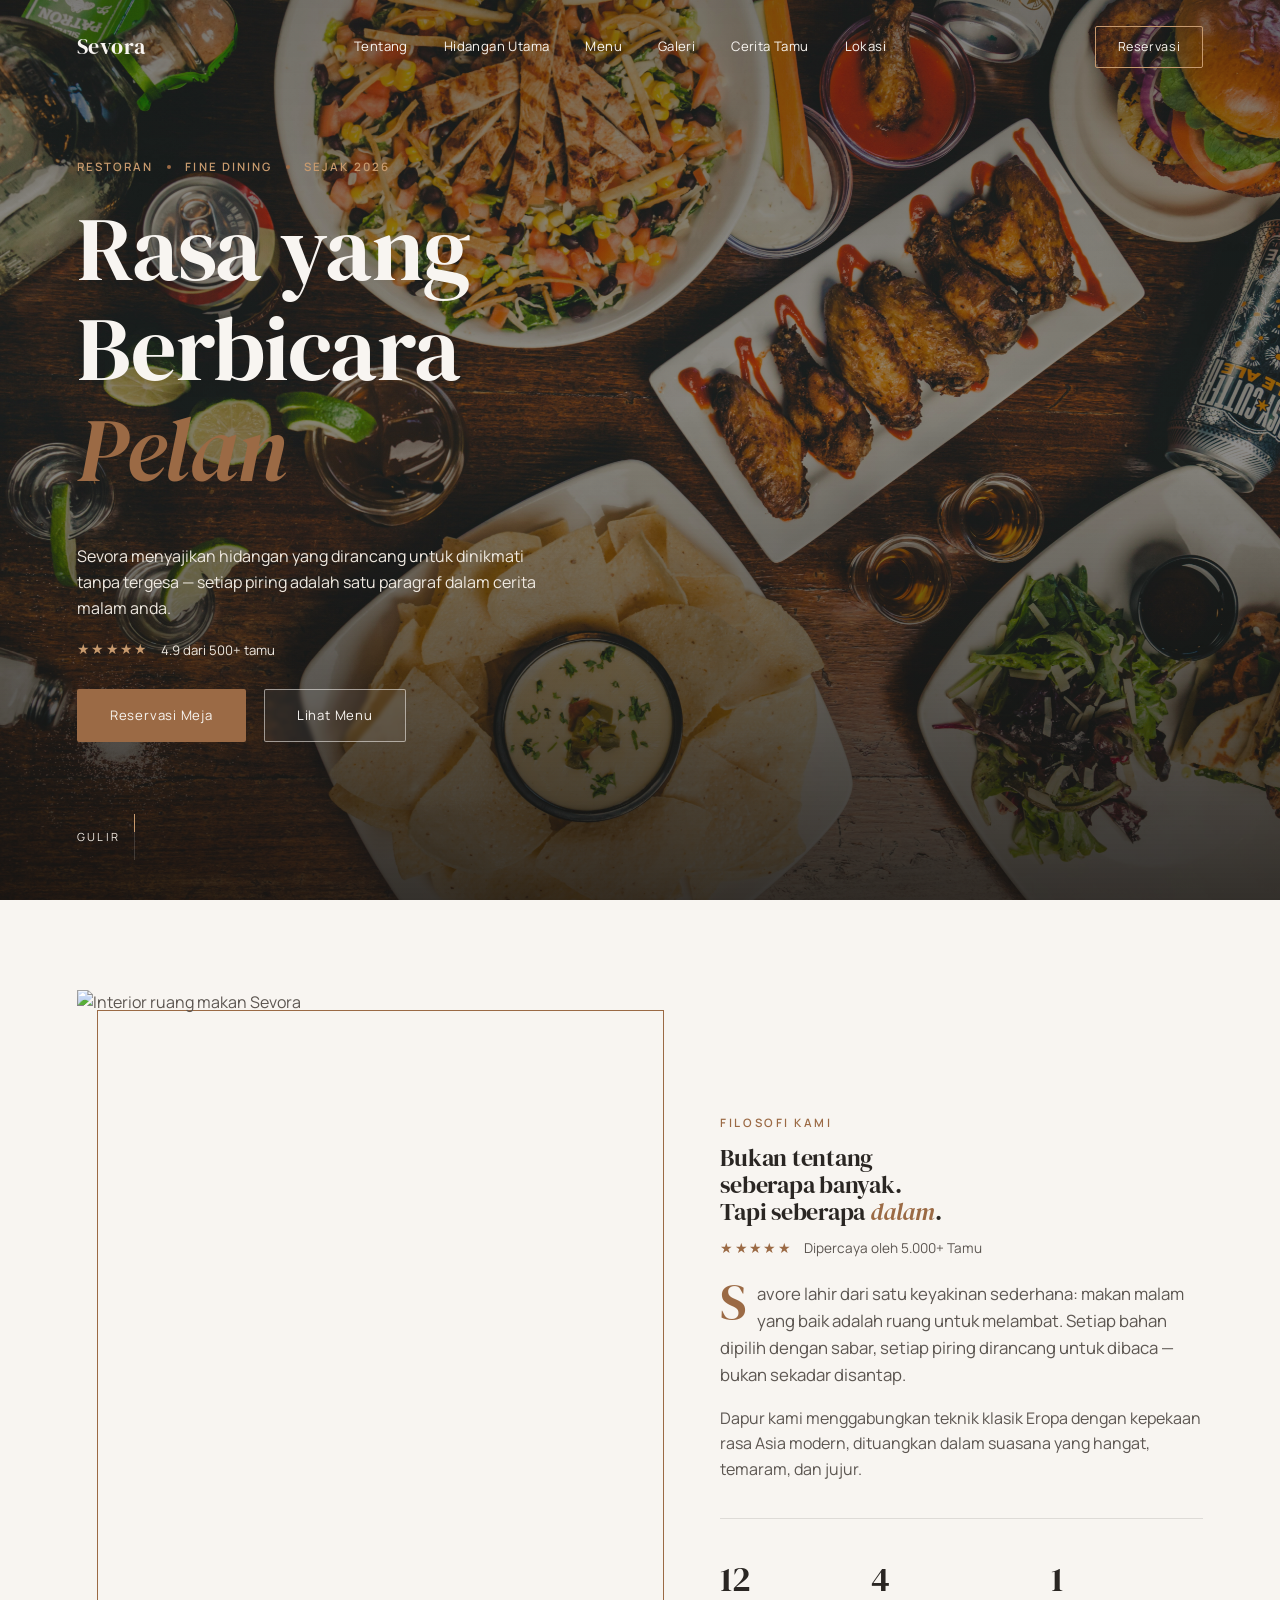
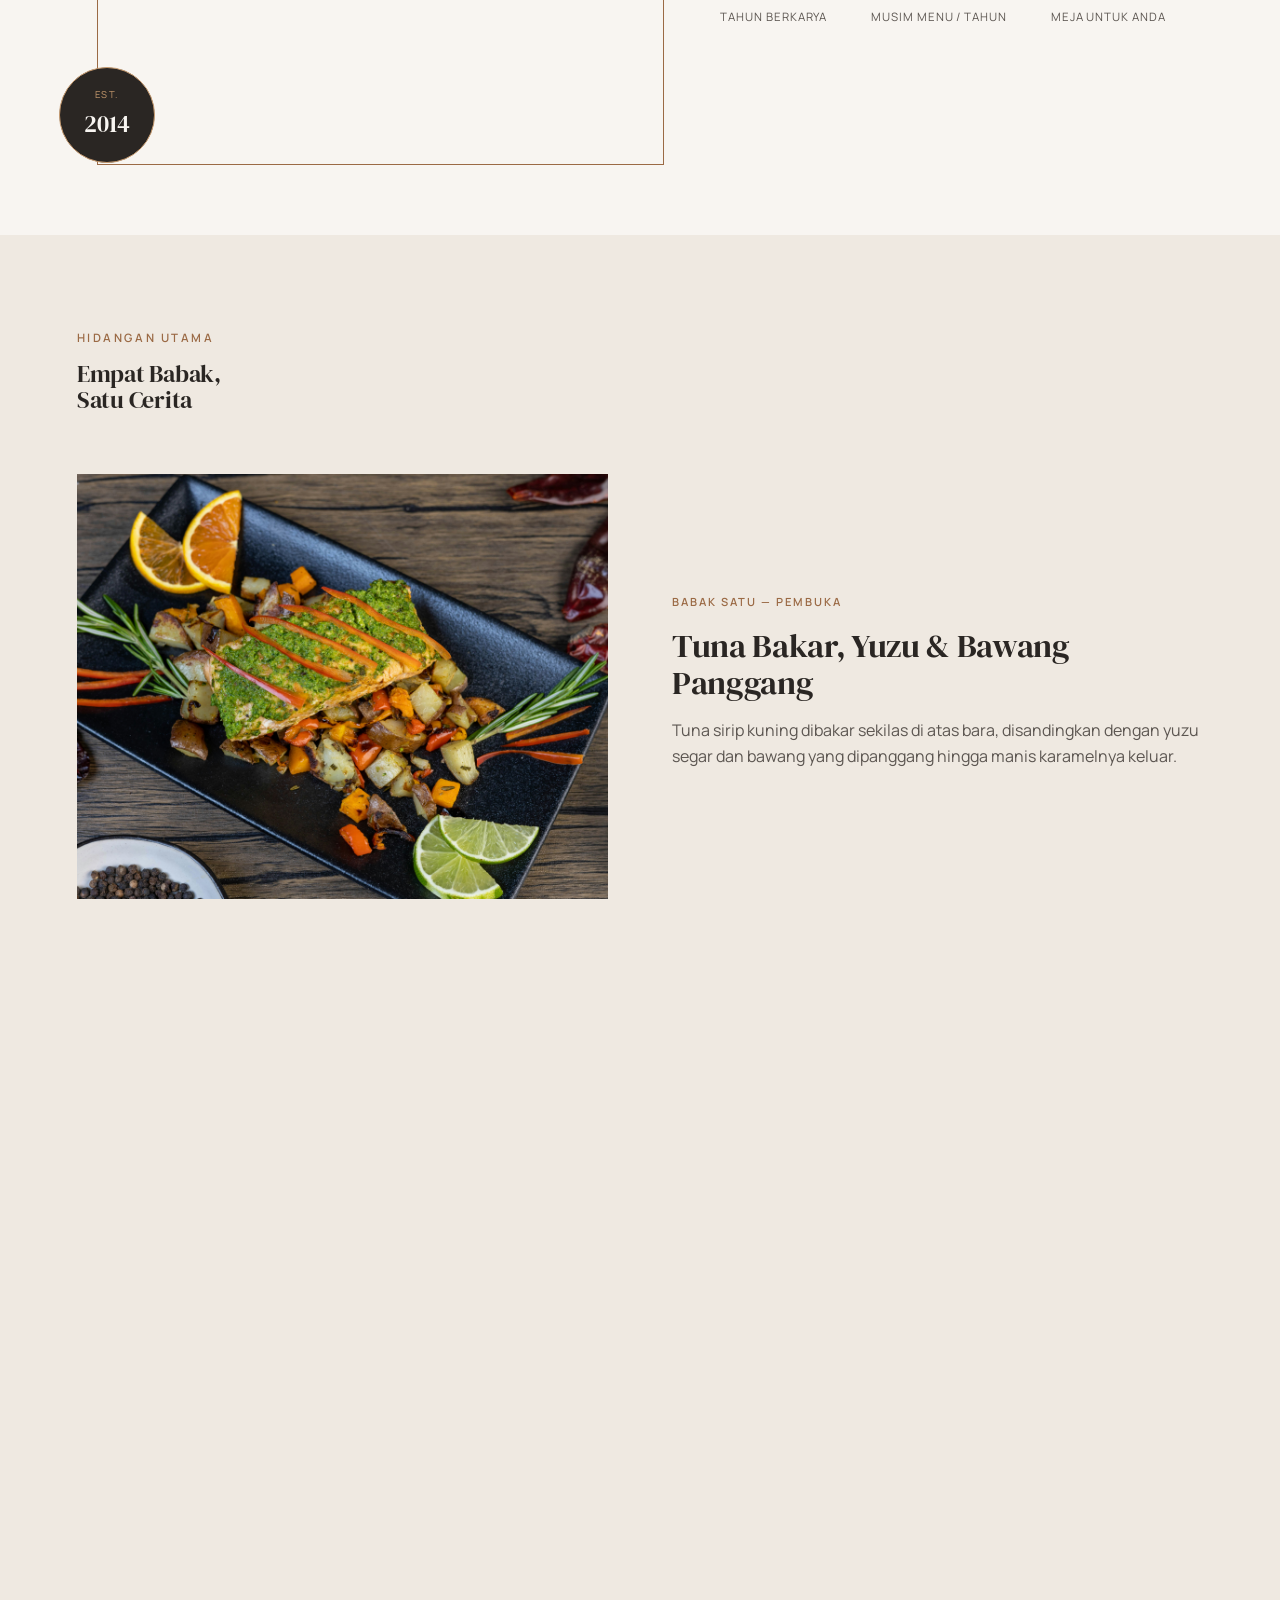
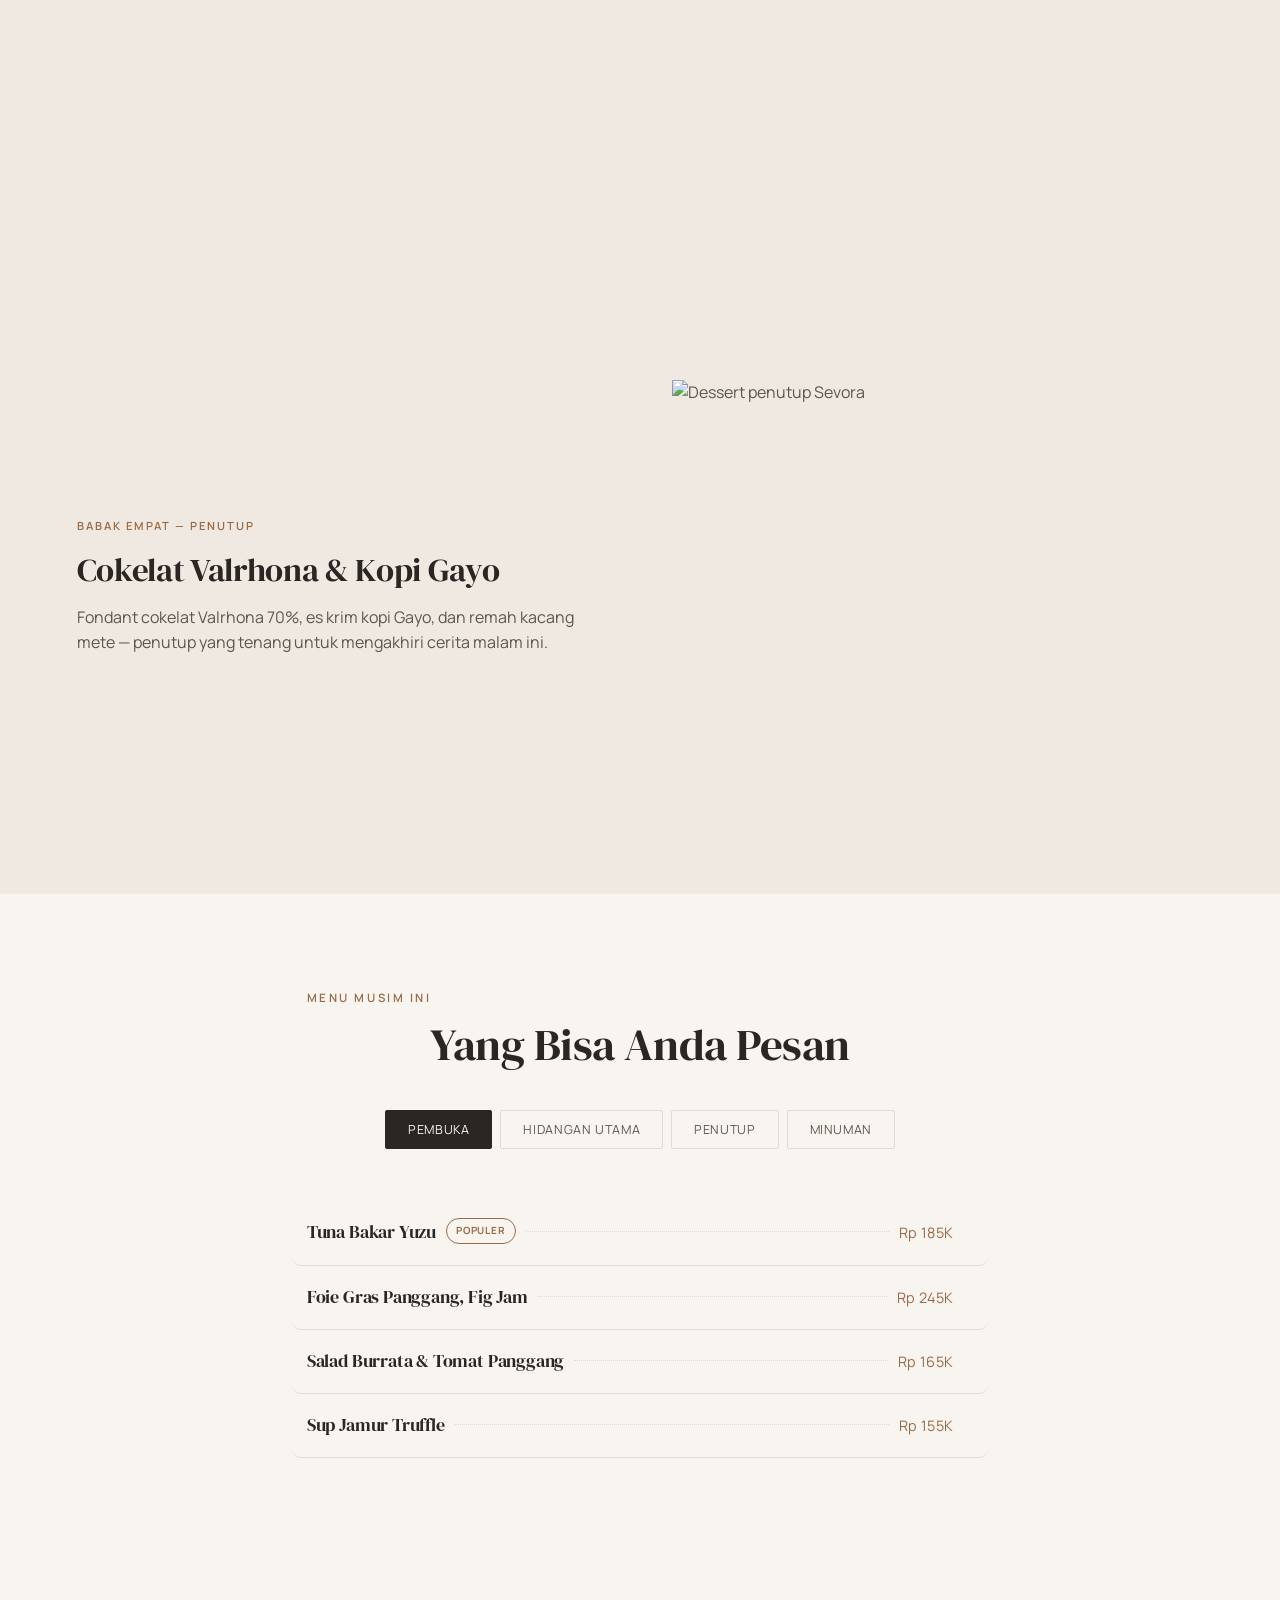
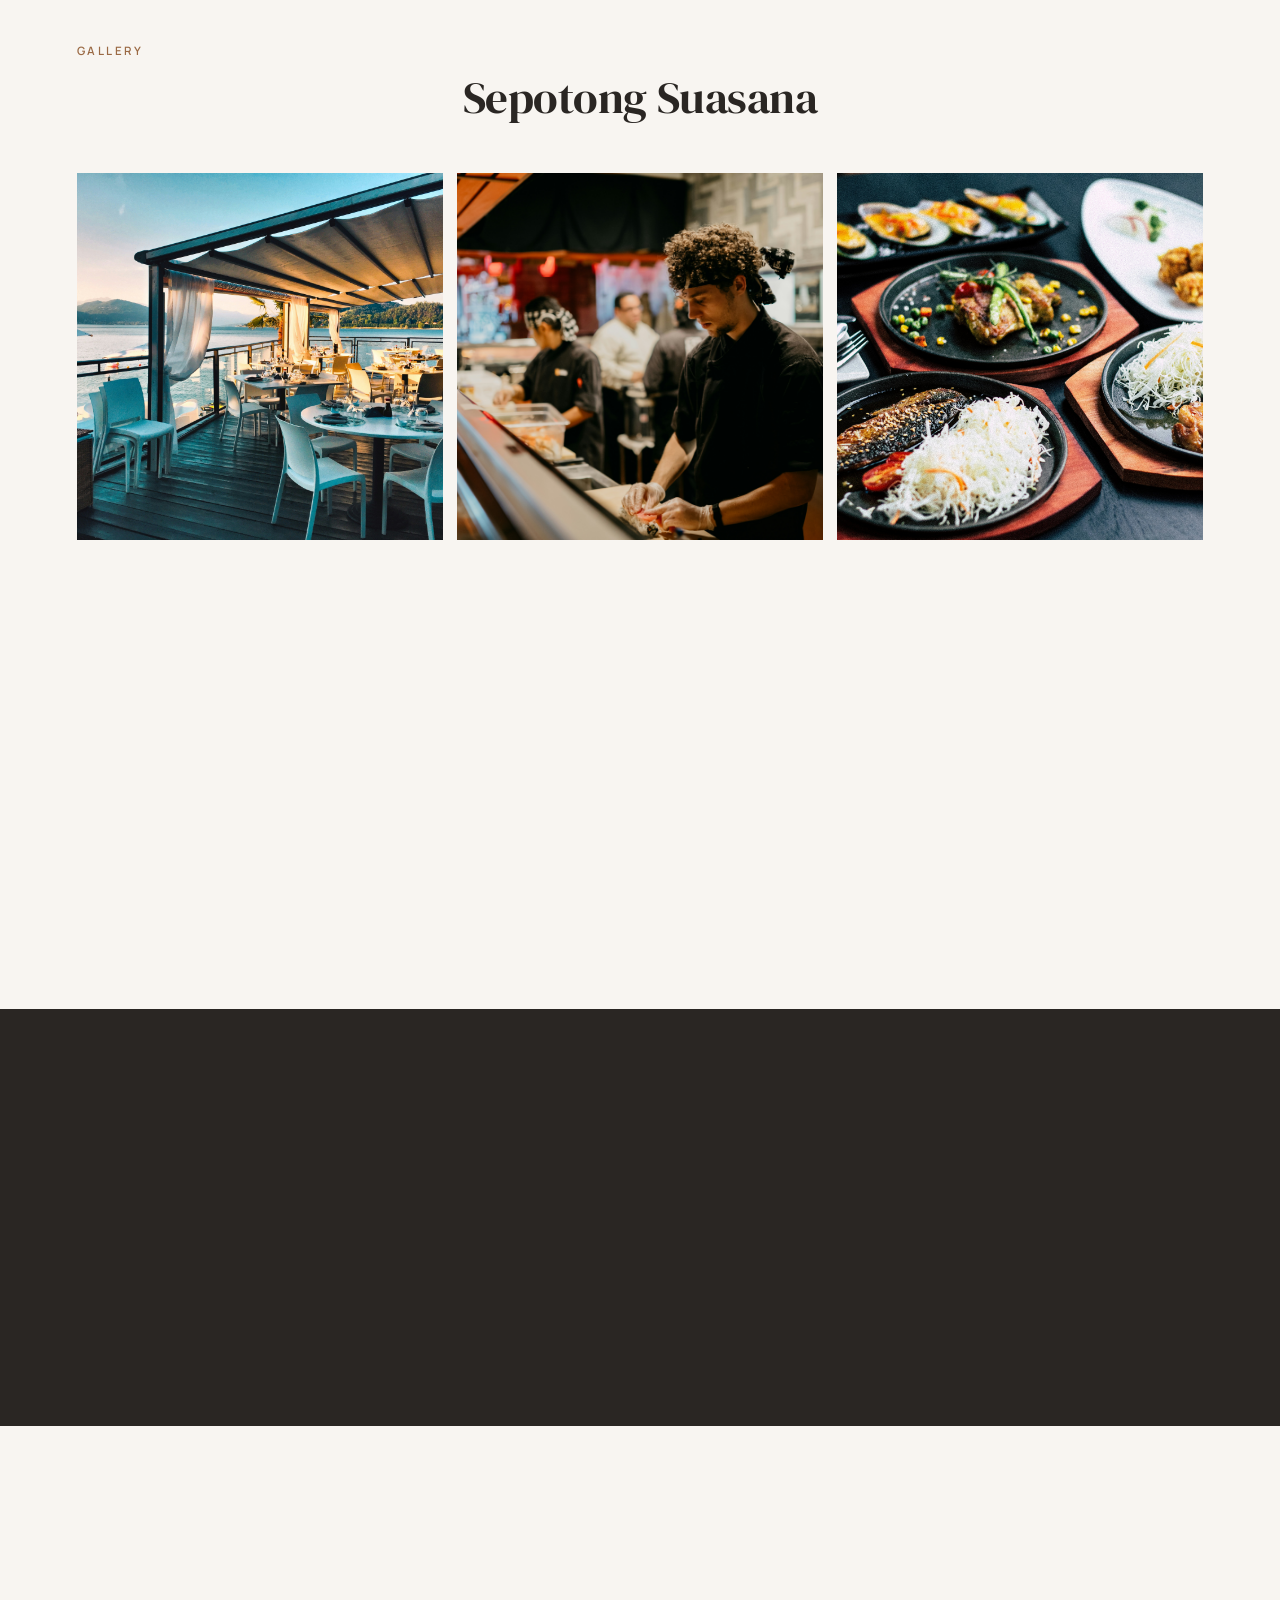
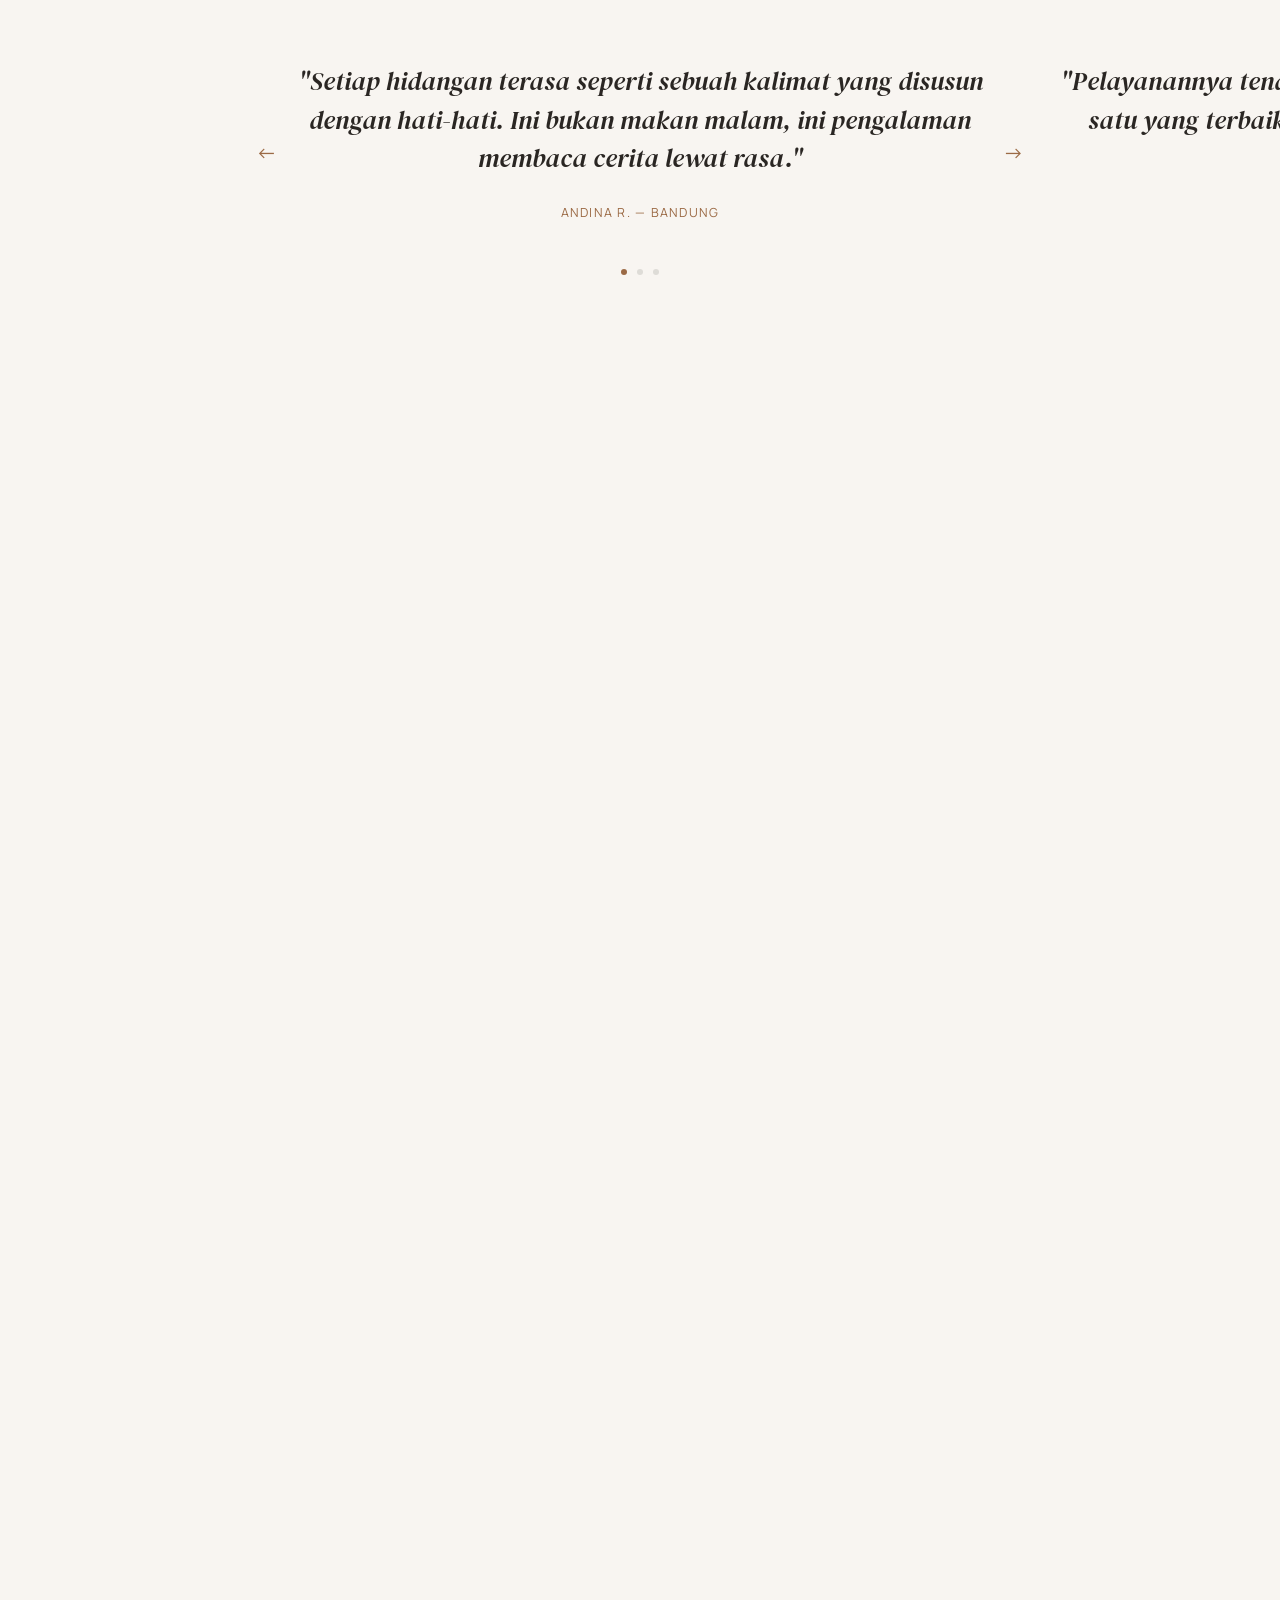
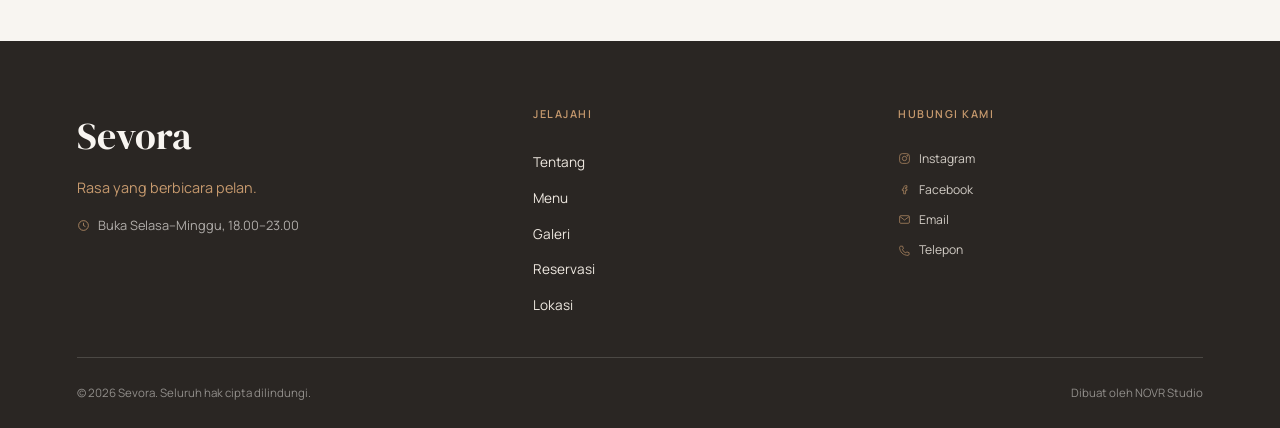
==== commit 9912157e: "logo" ====
--- a/index.html
+++ b/index.html
@@ -10,7 +10,7 @@
 <title>Sevora — Luxury Fine Dining Restaurant Website Template</title>
 <meta name="description"content="Sevora is a luxury fine dining restaurant website template designed with elegant typography, refined layouts, and a premium dining experience.">
 <link rel="canonical" href="https://sevora.example.com/">
-<link rel="icon" type="image/png" href="images/logo/Logo Sevora.jpg">
+<link rel="icon" type="image/png" href="images/logo/Logo Sevora2.png">
 
 <!-- Open Graph -->
 <meta property="og:type" content="website">
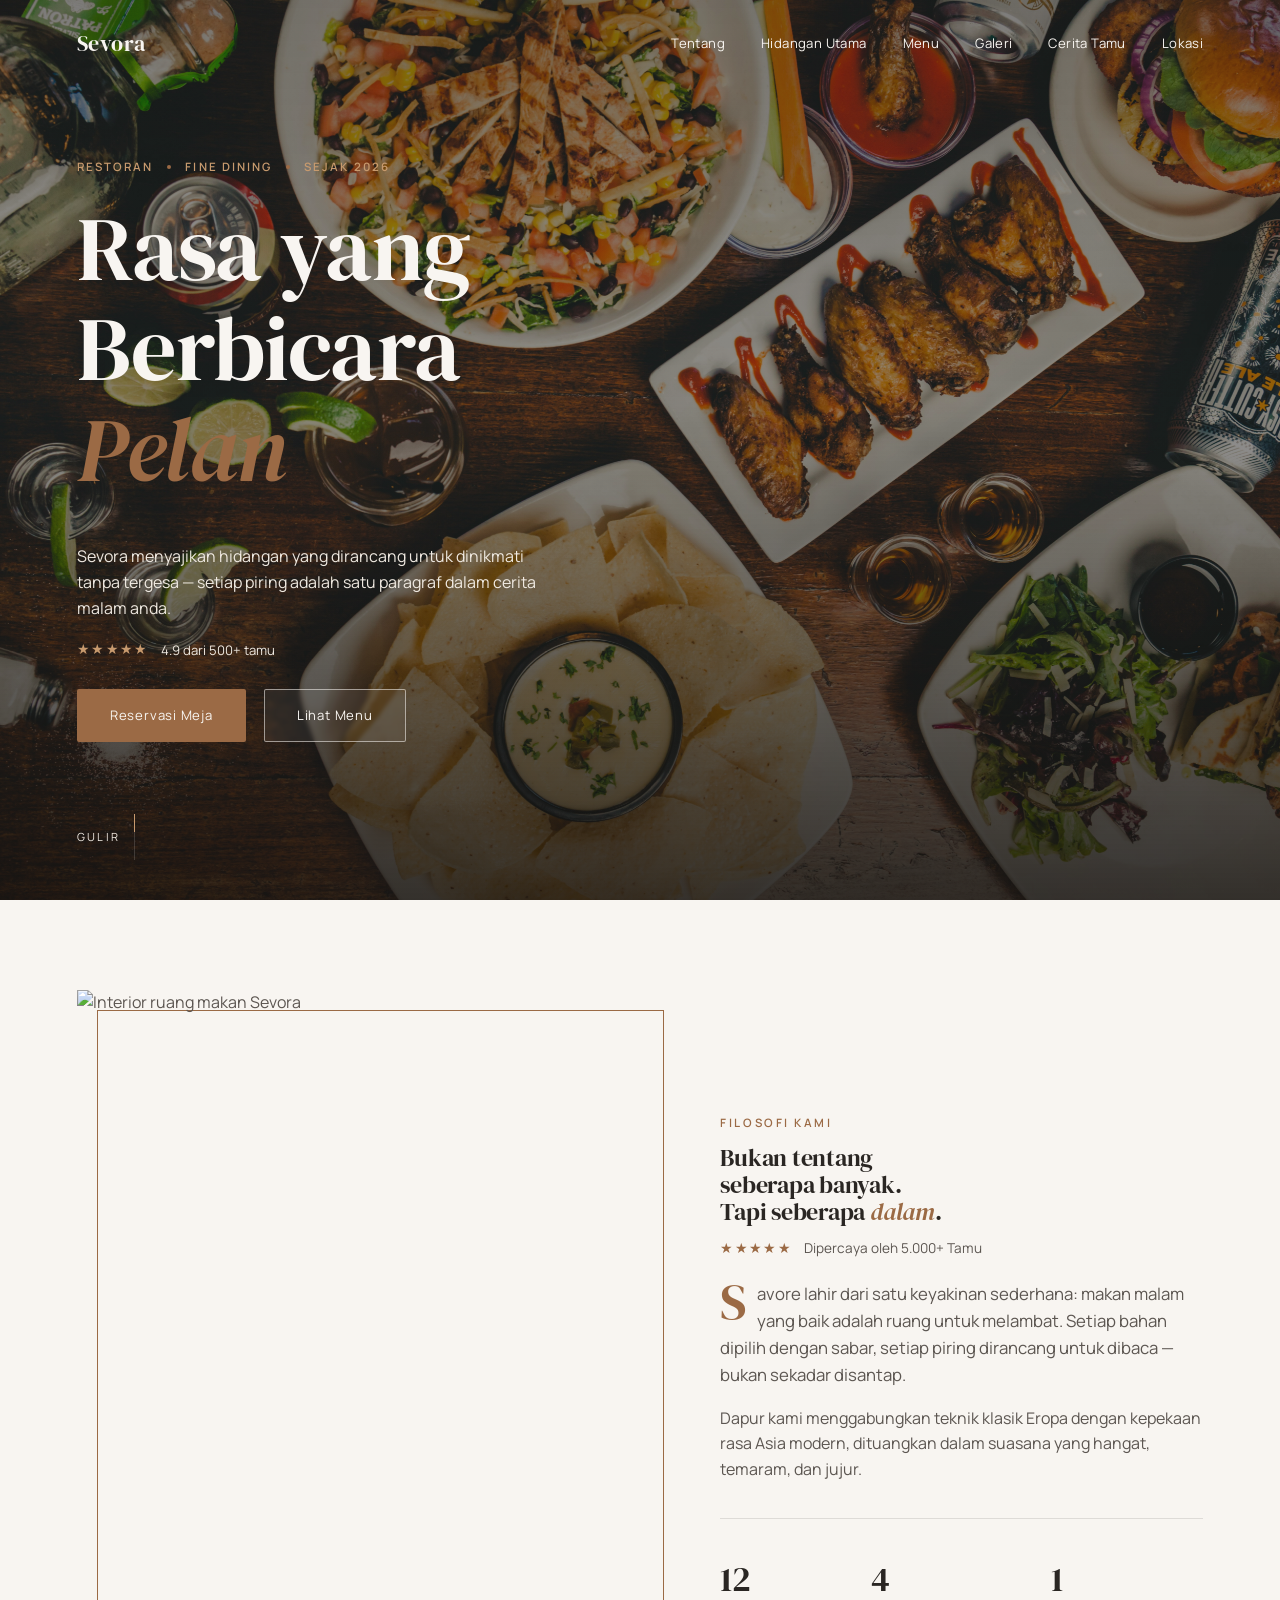
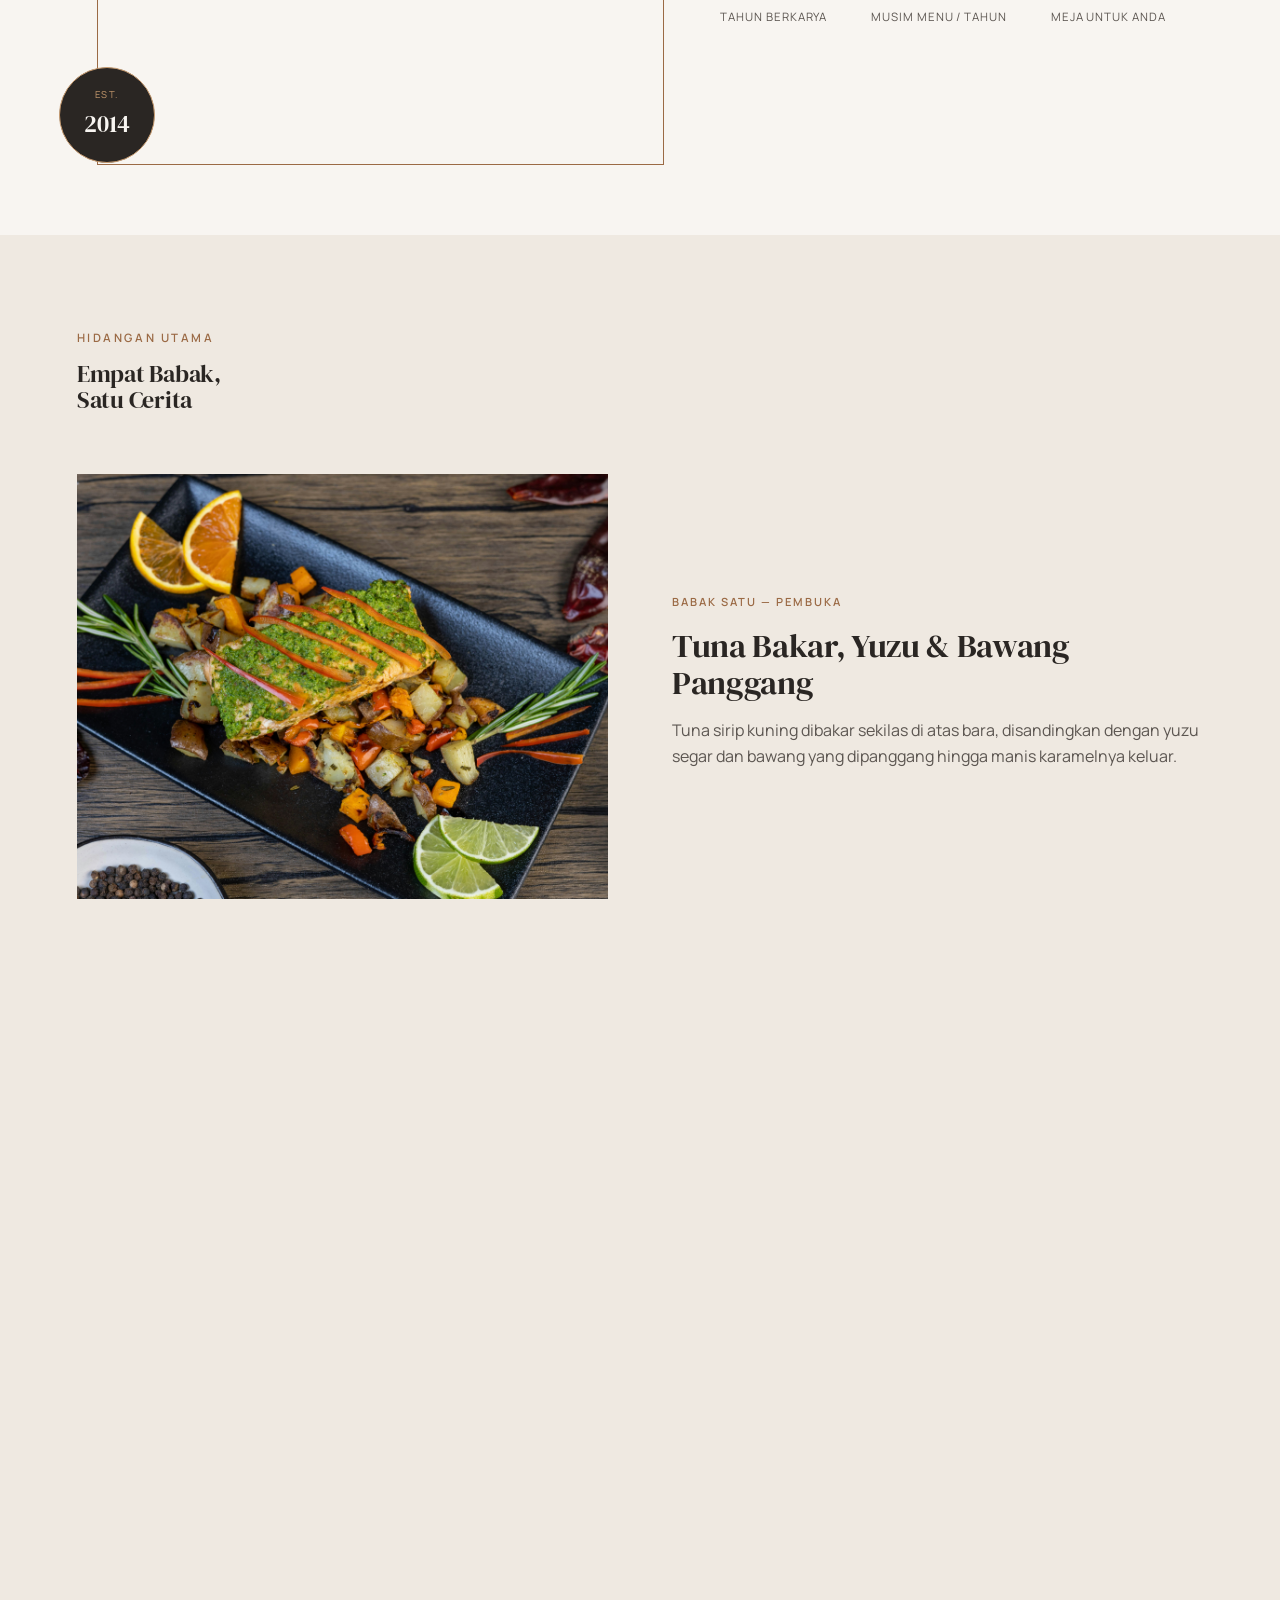
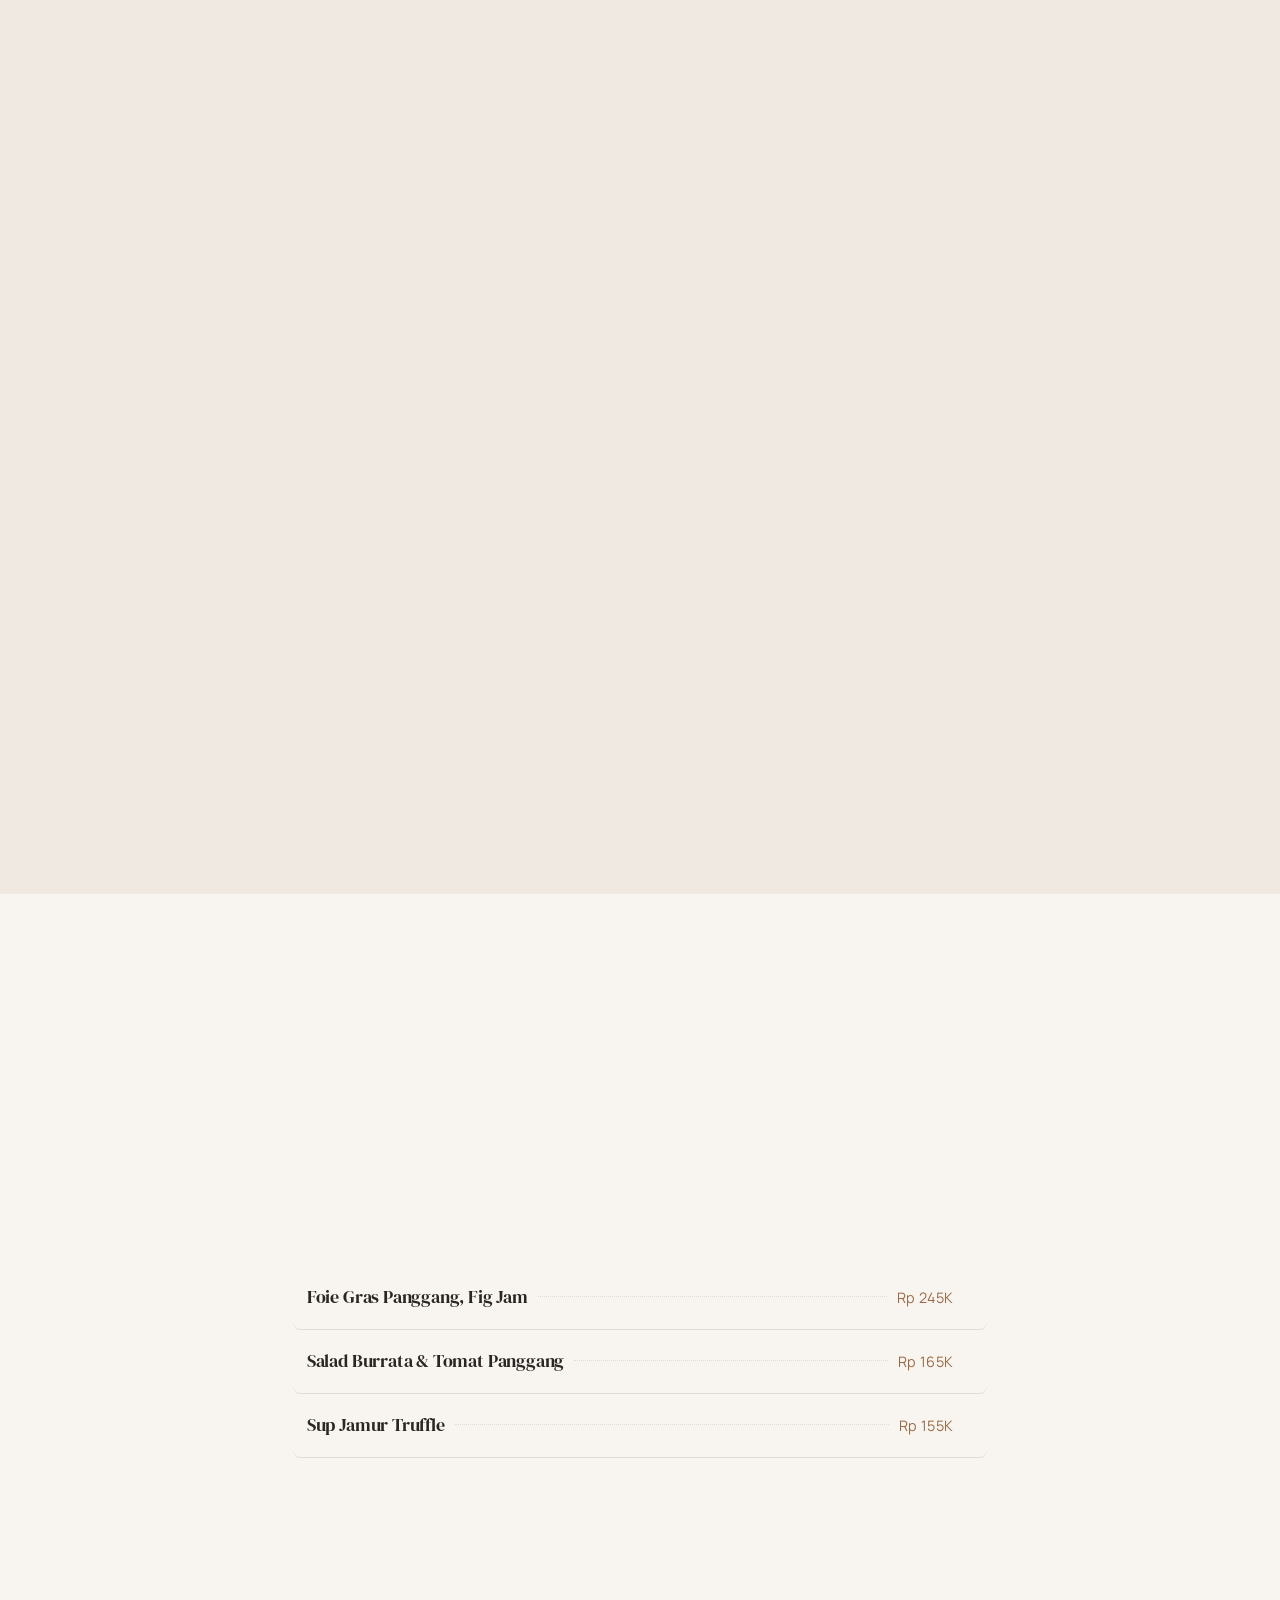
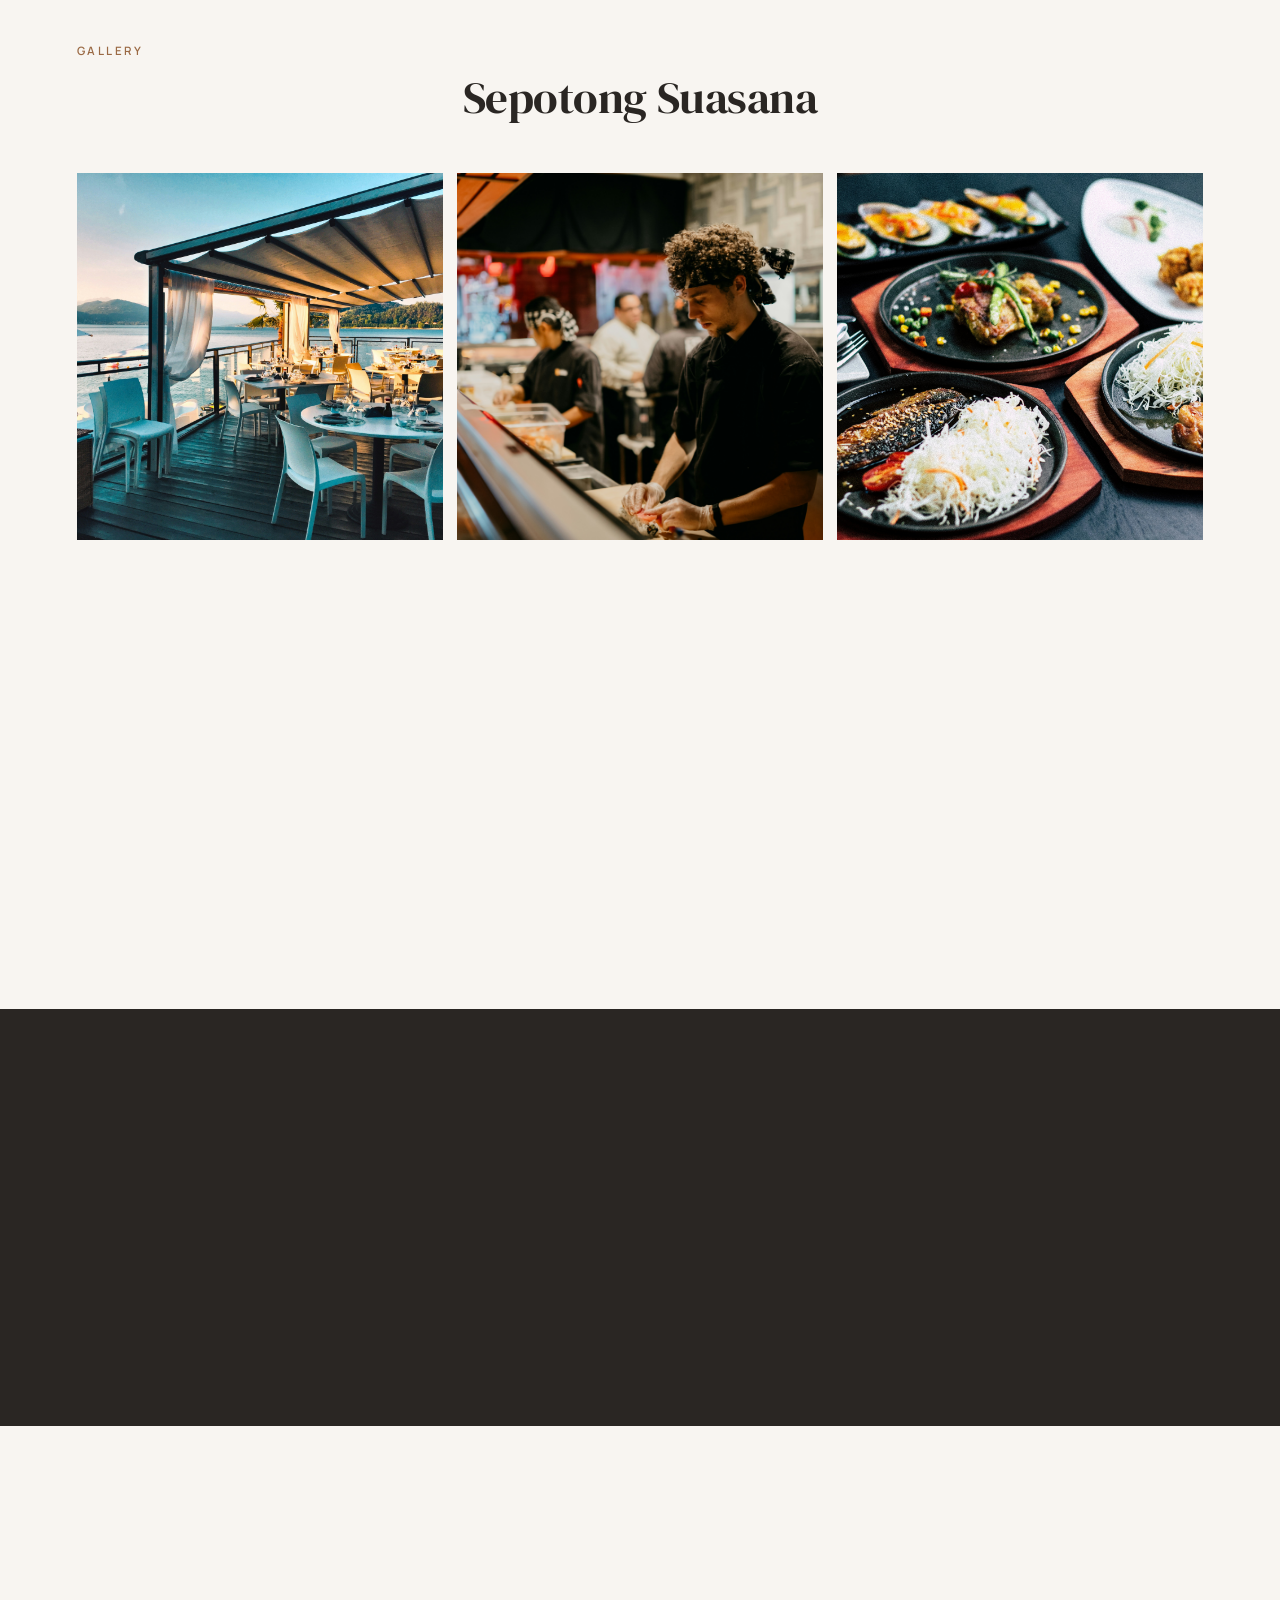
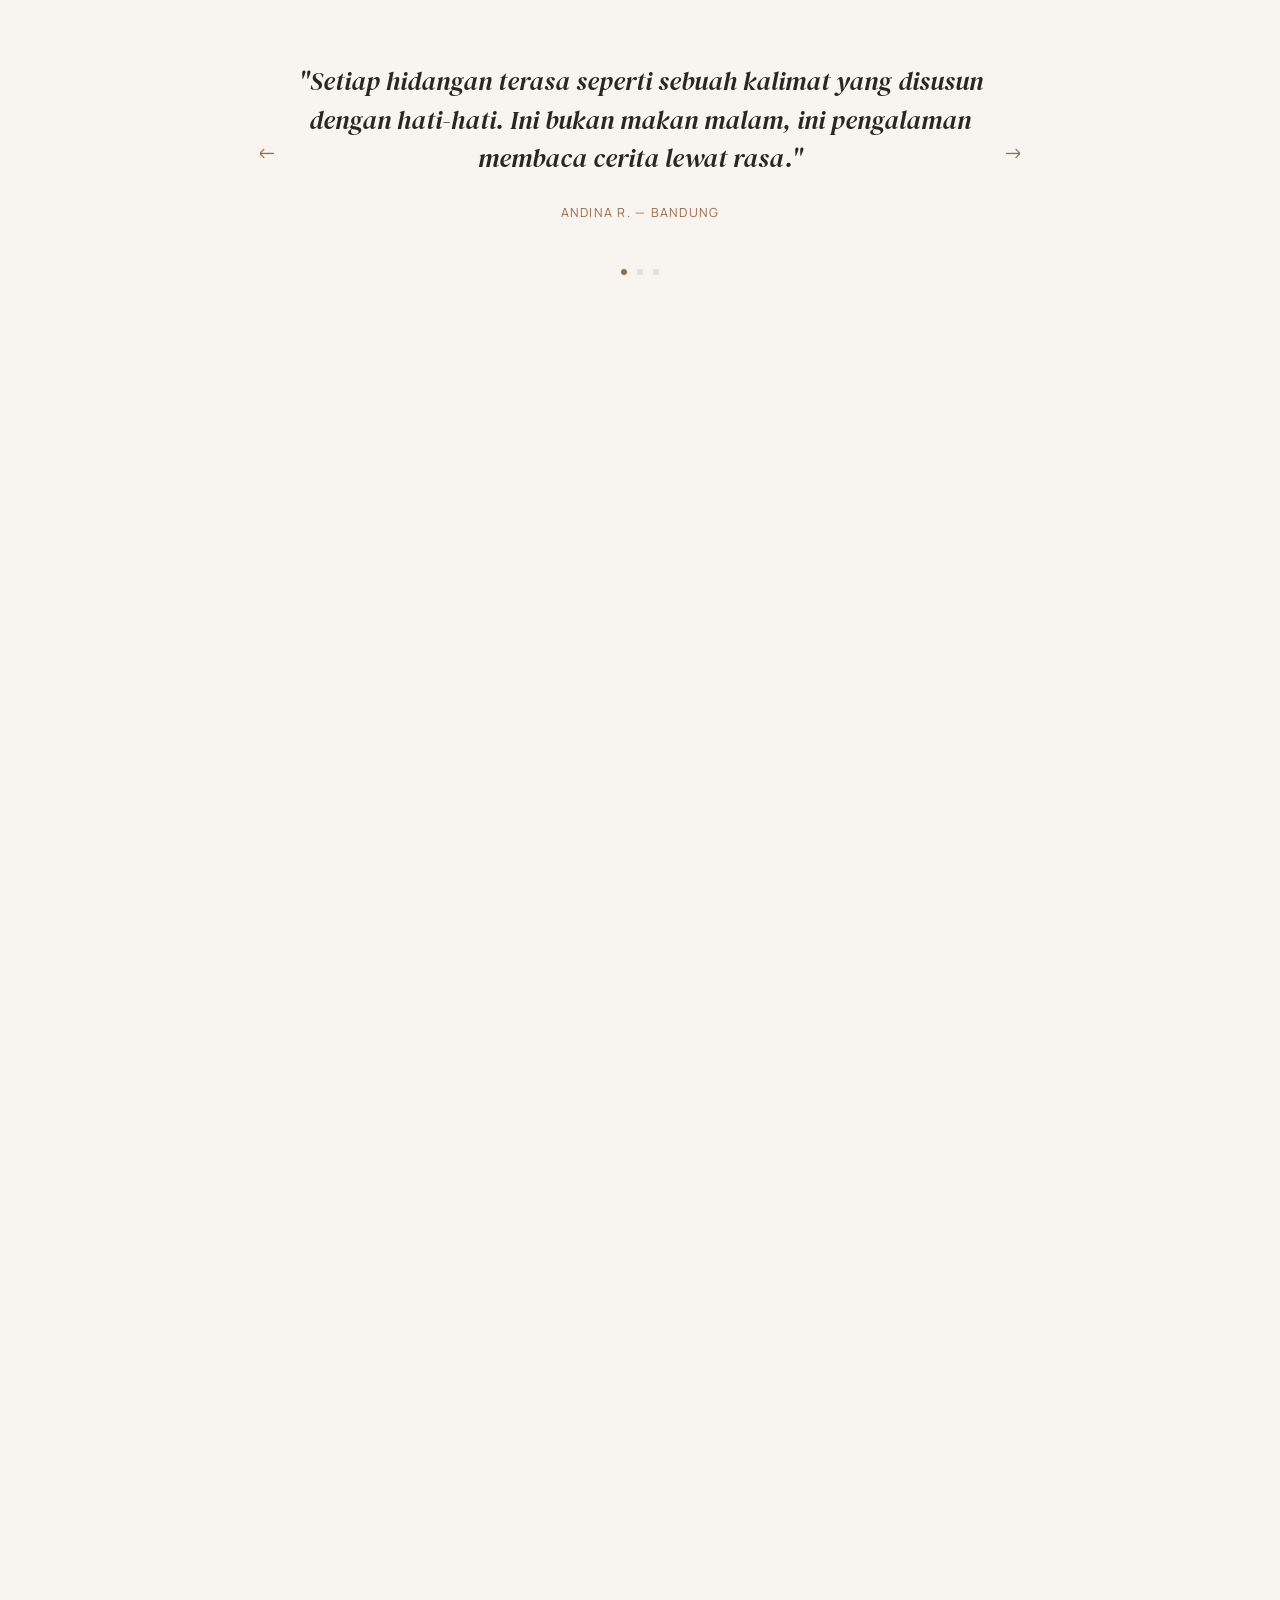
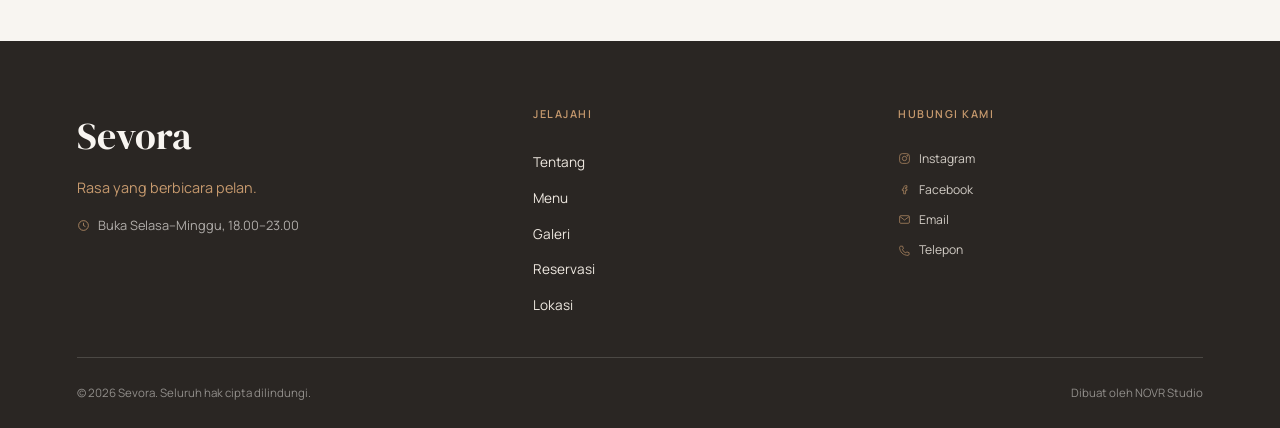
==== commit 0a085499: "responsive" ====
--- a/index.html
+++ b/index.html
@@ -2,13 +2,13 @@
 <html lang="id">
 <head>
 <meta charset="UTF-8">
-<meta name="viewport" content="width=device-width, initial-scale=1.0">
+<meta name="viewport" content="width=device-width, initial-scale=1.0, maximum-scale=1.0, user-scalable=no">
 <title>Sevora — Fine Dining Experience</title>
 <meta name="description" content="Sevora. Sebuah perjalanan rasa dalam diam, disajikan dengan detail.">
 
 <!-- Primary SEO -->
 <title>Sevora — Luxury Fine Dining Restaurant Website Template</title>
-<meta name="description"content="Sevora is a luxury fine dining restaurant website template designed with elegant typography, refined layouts, and a premium dining experience.">
+<meta name="description" content="Sevora is a luxury fine dining restaurant website template designed with elegant typography, refined layouts, and a premium dining experience.">
 <link rel="canonical" href="https://sevora.example.com/">
 <link rel="icon" type="image/png" href="images/logo/Logo Sevora2.png">
 
@@ -26,11 +26,10 @@
 <meta name="twitter:image" content="images/og-image.jpg">
 
 <!-- Theme color (Android / mobile browser UI) -->
-<meta name="theme-color" content="#2C2622">
+<meta name="theme-color" content="#2E2018">
 
 <!-- Favicon -->
 <link rel="apple-touch-icon" sizes="180x180" href="images/favicon/apple-touch-icon.png">
-<meta name="theme-color" content="#2E2018"> 
 
 <link rel="preconnect" href="https://fonts.googleapis.com">
 <link rel="preconnect" href="https://fonts.gstatic.com" crossorigin>
@@ -66,10 +65,8 @@
     <a href="#location" class="navbar__link">Lokasi</a>
   </nav>
 
-  <a href="#reservation" class="navbar__cta">Reservasi</a>
-
   <button class="navbar__burger" id="burgerBtn" aria-label="Buka menu">
-    
+    <span></span><span></span><span></span>
   </button>
 </header>
 
@@ -257,7 +254,7 @@
       <button class="gallery__item reveal" data-full="images/gallery/Gallery Image3.jpg"><img src="images/gallery/Gallery Image3.jpg" alt="Plating Sevora"><span class="gallery__zoom" aria-hidden="true"><svg viewBox="0 0 24 24" fill="none" stroke="currentColor" stroke-width="1.4"><circle cx="10.5" cy="10.5" r="6.5"/><path d="M20 20l-4.35-4.35"/><path d="M10.5 8v5M8 10.5h5"/></svg></span></button>
       <button class="gallery__item reveal" data-full="images/gallery/Gallery Image4.jpg"><img src="images/gallery/Gallery Image4.jpg" alt="Ruang makan Sevora"><span class="gallery__zoom" aria-hidden="true"><svg viewBox="0 0 24 24" fill="none" stroke="currentColor" stroke-width="1.4"><circle cx="10.5" cy="10.5" r="6.5"/><path d="M20 20l-4.35-4.35"/><path d="M10.5 8v5M8 10.5h5"/></svg></span></button>
       <button class="gallery__item reveal" data-full="images/gallery/Gallery Image5.jpg"><img src="images/gallery/Gallery Image5.jpg" alt="Meja makan Sevora"><span class="gallery__zoom" aria-hidden="true"><svg viewBox="0 0 24 24" fill="none" stroke="currentColor" stroke-width="1.4"><circle cx="10.5" cy="10.5" r="6.5"/><path d="M20 20l-4.35-4.35"/><path d="M10.5 8v5M8 10.5h5"/></svg></span></button>
-      <button class="gallery__item reveal" data-full="images/gallery/Gallery Image6.jpg"><img src="images/gallery/Gallery Image6.jpg" alt="Interior Sevora"><span class="gallery__zoom" aria-hidden("true"><svg viewBox="0 0 24 24" fill="none" stroke("currentColor" stroke-width("1.4"><circle cx("10.5" cy("10.5" r("6.5"/><path d("M20 20l-4.35-4.35"/><path d("M10.5 8v5M8 10.5h5"/></svg></span></button>
+      <button class="gallery__item reveal" data-full="images/gallery/Gallery Image6.jpg"><img src="images/gallery/Gallery Image6.jpg" alt="Interior Sevora"><span class="gallery__zoom" aria-hidden="true"><svg viewBox="0 0 24 24" fill="none" stroke="currentColor" stroke-width="1.4"><circle cx="10.5" cy="10.5" r="6.5"/><path d="M20 20l-4.35-4.35"/><path d="M10.5 8v5M8 10.5h5"/></svg></span></button>
     </div>
   </section>
 
@@ -454,4 +451,4 @@
 
 <script src="assets/js/main.js"></script>
 </body>
-</html>
+</html>
--- a/assets/css/style.css
+++ b/assets/css/style.css
@@ -23,7 +23,7 @@
 }
 
 *, *::before, *::after{ box-sizing:border-box; }
-html{ scroll-behavior:smooth; }
+html{ scroll-behavior:smooth; overflow-x:hidden; max-width:100%; }
 @media (prefers-reduced-motion: reduce){
   html{ scroll-behavior:auto; }
   *{ animation-duration:0.001ms !important; animation-iteration-count:1 !important; transition-duration:0.001ms !important; }
@@ -38,6 +38,7 @@
   line-height:1.6;
   -webkit-font-smoothing:antialiased;
   overflow-x:hidden;
+  max-width:100%;
 }
 
 h1,h2,h3,h4{
@@ -263,6 +264,7 @@
 .menu__panel.is-active{ display:flex; }
 .menu__item{
   position:relative; display:flex; align-items:baseline; gap:10px;
+  flex-wrap:wrap; row-gap:6px;
   padding:20px 34px 20px 14px; margin:0 -14px; border-radius:8px;
   border-bottom:1px solid var(--line);
   transition:transform .35s var(--ease), box-shadow .35s var(--ease), background .35s var(--ease);
@@ -288,7 +290,7 @@
   color:var(--accent); border:1px solid var(--accent); padding:4px 9px; border-radius:20px; transform:translateY(-1px);
 }
 .menu__badge--chef{ background:var(--accent); color:var(--bg); }
-.menu__item .dots{ flex:1; border-bottom:1px dotted var(--line); transform:translateY(-6px); }
+.menu__item .dots{ flex:1; border-bottom:1px dotted var(--line); transform:translateY(-6px); min-width:20px; }
 .menu__item .price{ font-size:.9rem; color:var(--accent); letter-spacing:.02em; white-space:nowrap; }
 
 /* ===================== GALLERY ===================== */
@@ -335,6 +337,7 @@
   background:rgba(248,245,241,.05); border:1px solid rgba(248,245,241,.18); border-radius:8px;
   color:var(--bg); padding:13px 15px; font-family:var(--font-body); font-size:.95rem;
   transition:border-color .3s var(--ease), background .3s var(--ease), box-shadow .3s var(--ease);
+  width:100%;
 }
 .form__field select option{ color:var(--primary); }
 .form__field input:focus, .form__field select:focus{
@@ -349,7 +352,7 @@
 
 /* ===================== TESTIMONIALS ===================== */
 .testimonials h2{ font-size:clamp(2rem,4vw,2.8rem); }
-.slider{ position:relative; max-width:760px; margin:60px auto 0; text-align:center; }
+.slider{ position:relative; max-width:760px; margin:60px auto 0; text-align:center; overflow:hidden; }
 .slider__track{ display:flex; transition:transform .6s var(--ease); }
 .slide{ min-width:100%; padding:0 20px; }
 .slide__quote{ font-family:var(--font-head); font-size:clamp(1.2rem,2.4vw,1.6rem); color:var(--primary); font-style:italic; line-height:1.5; }
@@ -443,3 +446,17 @@
   .footer__grid{ grid-template-columns:1fr; }
   .footer__bottom{ flex-direction:column; }
 }
+
+/* ===================== MENU ITEM — MOBILE FIX ===================== */
+/* Prevents menu name + badge + price from overflowing the viewport width
+   on narrow phones (fixes the sideways-scroll / white-space bug). */
+@media (max-width:480px){
+  .menu__item h4{ white-space:normal; }
+  .menu__item .dots{ display:none; }
+  .menu__item{
+    flex-direction:column;
+    align-items:flex-start;
+    gap:6px;
+  }
+  .menu__item .price{ align-self:flex-end; margin-top:-4px; }
+}
--- a/assets/css/responsive.css
+++ b/assets/css/responsive.css
@@ -1,72 +1,15 @@
 /* ==========================================================================
    SAVORE — responsive.css
-   Loaded after style.css. Contains every breakpoint-specific override so the
-   core design file stays desktop-first and easy to read.
-
-   Breakpoints:
-   - 1200px  large tablet / small laptop
-   - 1000px  tablet (stacked layouts begin)
-   - 768px   large mobile / small tablet
-   - 640px   mobile
-   - 400px   small mobile
+   Loaded after style.css. Extra breakpoint-specific tweaks live here.
+   (Core responsive rules for grids/nav/footer live inline in style.css —
+   this file is kept for any additional overrides you want to add later.)
    ========================================================================== */
 
-/* ===================== ≤1200px — Large tablet / small laptop ===================== */
-@media (max-width:1200px){
-  :root{ --gutter: clamp(24px, 5vw, 72px); }
-  .hero__title{ font-size:clamp(2.8rem,7vw,5rem); }
-}
-
-/* ===================== ≤1000px — Tablet ===================== */
-@media (max-width:1000px){
-  .about, .about--balanced, .reservation, .location{ grid-template-columns:1fr; }
-  .about__image{ order:-1; }
-  .about__frame{ display:none; }
-  .about__badge{ left:16px; bottom:-16px; width:84px; height:84px; }
-
-  .dish, .dish--reverse{ grid-template-columns:1fr; }
-  .dish--reverse .dish__media, .dish--reverse .dish__text{ order:initial; }
-
-  .gallery__grid{ grid-template-columns:repeat(2,1fr); }
-
-  .navbar__nav{ display:none; }
-  .navbar__burger{ display:flex; }
-
-  .footer__grid{ grid-template-columns:1fr 1fr; }
-  .footer__brand{ grid-column:1 / -1; }
-}
-
-/* ===================== ≤768px — Large mobile / small tablet ===================== */
-@media (max-width:768px){
-  .navbar__cta{ padding:9px 16px; font-size:.72rem; }
-  .menu__tabs{ gap:6px; }
-  .menu__tab{ padding:9px 16px; font-size:.72rem; }
-  .location__details{ gap:16px; }
-  .slider__arrow{ display:none; }
-}
-
-/* ===================== ≤640px — Mobile ===================== */
-@media (max-width:640px){
-  section{ padding:70px 22px; }
-
-  .hero__meta{ flex-wrap:wrap; }
-  .hero__title{ font-size:clamp(2.4rem,11vw,3.4rem); }
-  .hero__actions{ flex-direction:column; align-items:flex-start; }
-  .hero__actions .btn{ width:100%; text-align:center; }
-
-  .about__stats{ gap:22px; flex-wrap:wrap; }
-  .about__badge{ width:72px; height:72px; }
-  .about__badge-num{ font-size:1.2rem; }
-
-  .gallery__grid{ grid-template-columns:repeat(2,1fr); gap:10px; }
-
-  .menu__item{ padding-right:26px; margin:0 -8px; }
-  .menu__item h4{ white-space:normal; }
-
-  .form__row{ flex-direction:column; }
-
-  .footer__grid{ grid-template-columns:1fr; }
-  .footer__bottom{ flex-direction:column; }
+/* Safety net: no element should ever be allowed to push the page wider
+   than the viewport, regardless of what gets added here later. */
+html, body{
+  overflow-x: hidden;
+  max-width: 100%;
 }
 
 /* ===================== ≤400px — Small mobile ===================== */
